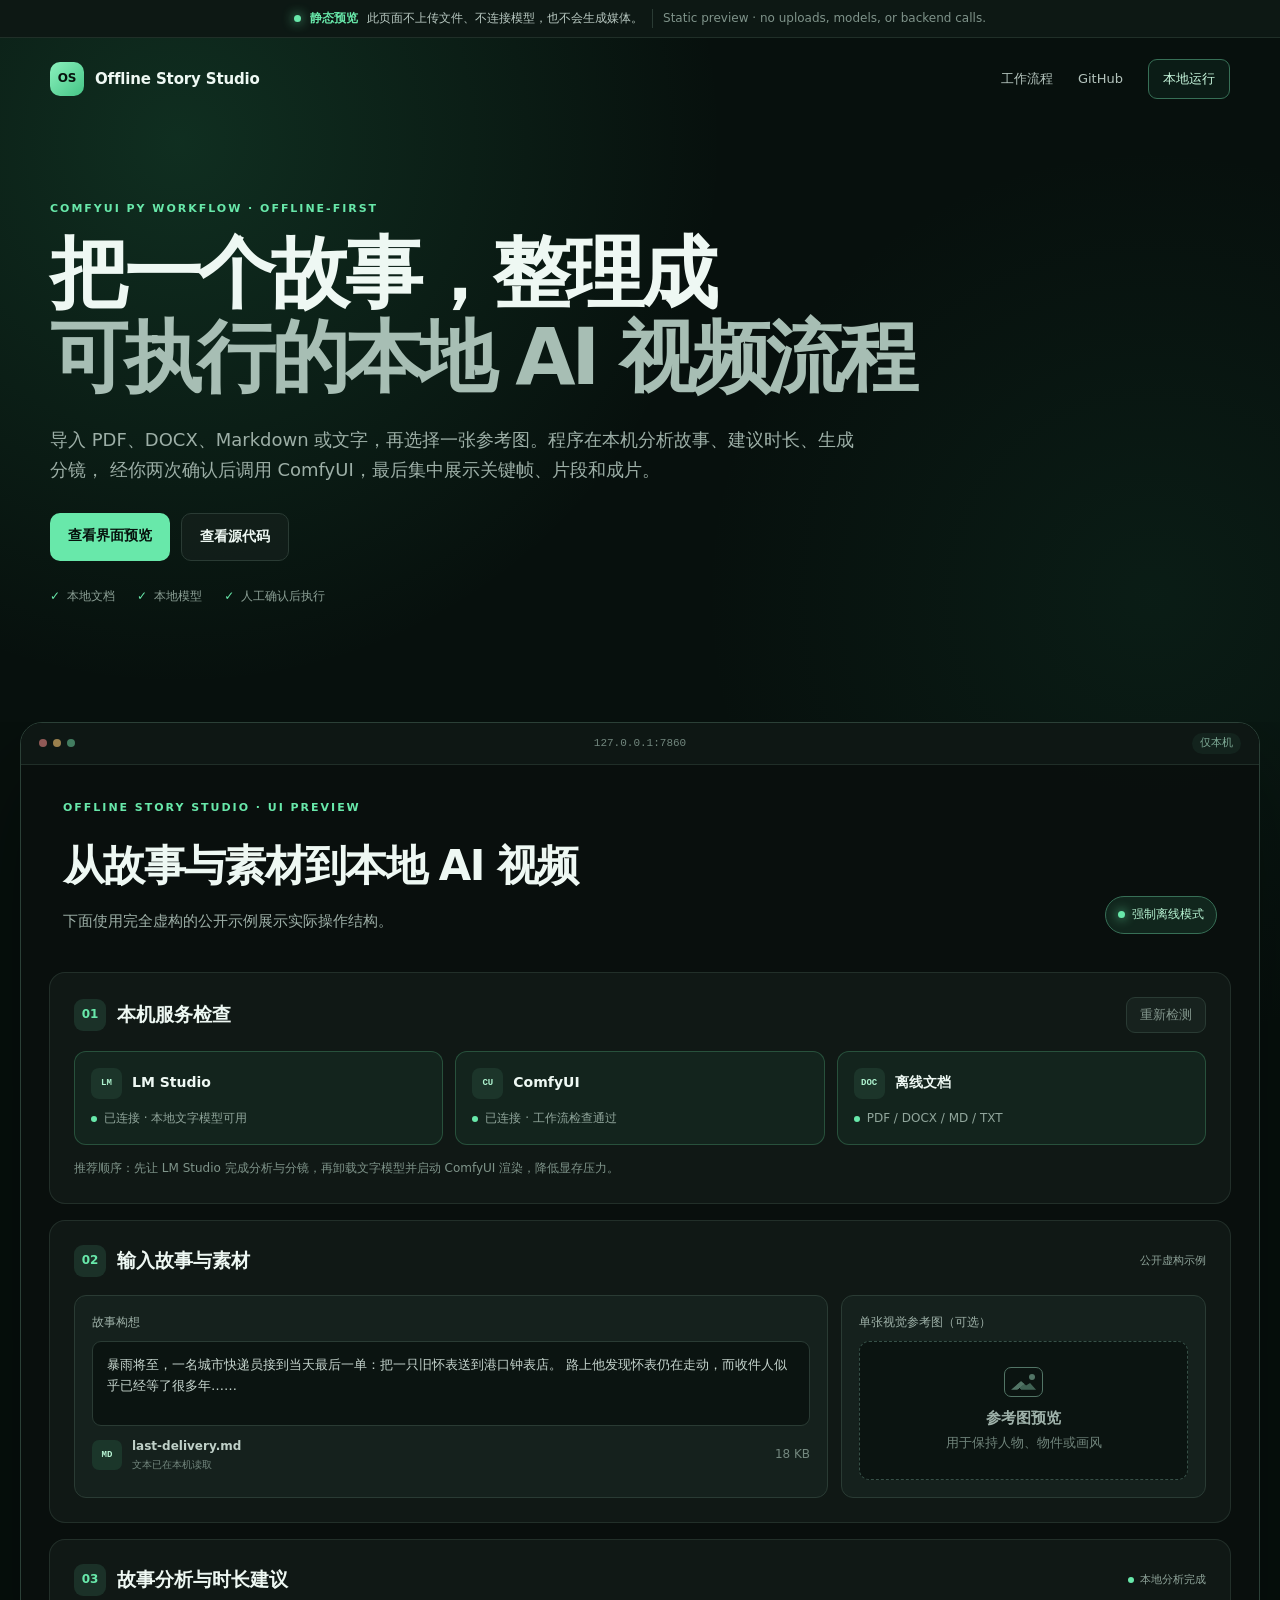
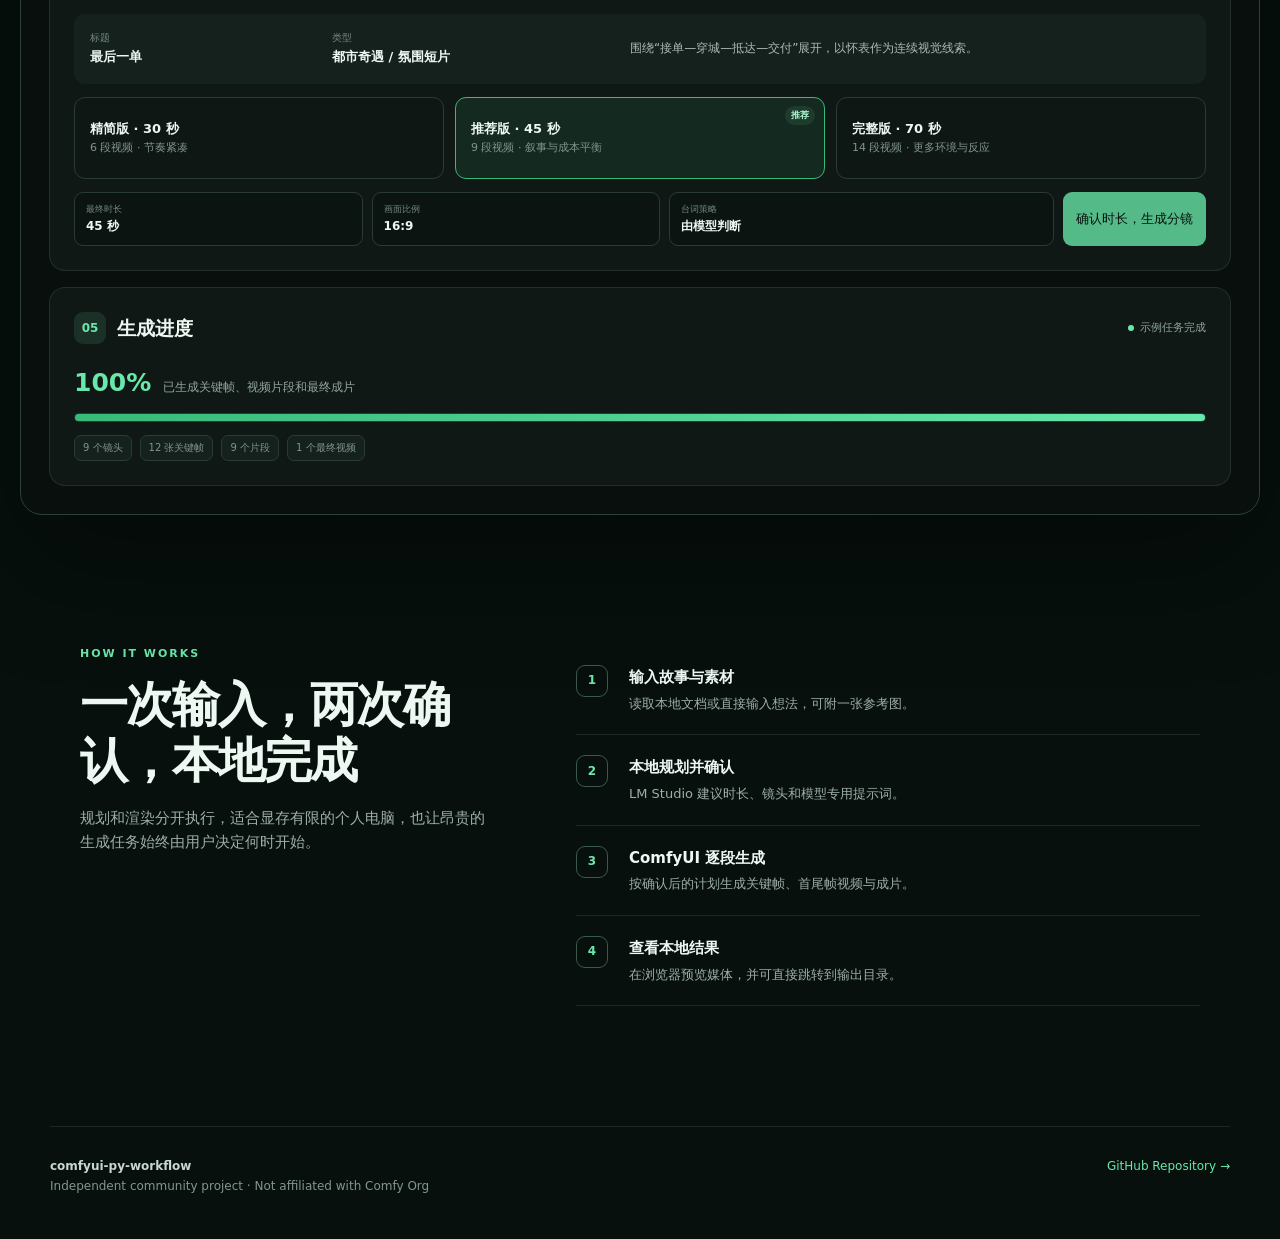
==== docs/index.html @ da539b7d "docs: add UI preview and GitHub Pages" ====
<!doctype html>
<html lang="zh-CN">
<head>
  <meta charset="utf-8">
  <meta name="viewport" content="width=device-width, initial-scale=1">
  <meta name="description" content="comfyui-py-workflow Offline Story Studio 的安全静态界面预览。">
  <title>Offline Story Studio · UI Preview</title>
  <link rel="stylesheet" href="style.css">
</head>
<body>
  <div class="preview-notice">
    <span class="preview-dot" aria-hidden="true"></span>
    <strong>静态预览</strong>
    <span>此页面不上传文件、不连接模型，也不会生成媒体。</span>
    <span class="notice-en">Static preview · no uploads, models, or backend calls.</span>
  </div>

  <header class="hero">
    <nav aria-label="项目链接">
      <a class="brand" href="#top" aria-label="Offline Story Studio 首页">
        <span class="brand-mark">OS</span>
        <span>Offline Story Studio</span>
      </a>
      <div class="nav-links">
        <a href="#workflow">工作流程</a>
        <a href="https://github.com/marsguo2049/comfyui-py-workflow">GitHub</a>
        <a class="nav-primary" href="https://github.com/marsguo2049/comfyui-py-workflow#quick-start">本地运行</a>
      </div>
    </nav>

    <div class="hero-copy" id="top">
      <p class="eyebrow">COMFYUI PY WORKFLOW · OFFLINE-FIRST</p>
      <h1>把一个故事，整理成<br><span>可执行的本地 AI 视频流程</span></h1>
      <p class="hero-description">
        导入 PDF、DOCX、Markdown 或文字，再选择一张参考图。程序在本机分析故事、建议时长、生成分镜，
        经你两次确认后调用 ComfyUI，最后集中展示关键帧、片段和成片。
      </p>
      <div class="hero-actions">
        <a class="button primary" href="#studio">查看界面预览</a>
        <a class="button secondary" href="https://github.com/marsguo2049/comfyui-py-workflow">查看源代码</a>
      </div>
      <ul class="trust-list" aria-label="项目特点">
        <li>本地文档</li>
        <li>本地模型</li>
        <li>人工确认后执行</li>
      </ul>
    </div>
  </header>

  <main id="studio">
    <section class="studio-shell" aria-labelledby="studio-title">
      <div class="window-bar">
        <div class="window-dots" aria-hidden="true"><i></i><i></i><i></i></div>
        <span>127.0.0.1:7860</span>
        <span class="local-pill">仅本机</span>
      </div>

      <div class="studio-header">
        <div>
          <p class="eyebrow">OFFLINE STORY STUDIO · UI PREVIEW</p>
          <h2 id="studio-title">从故事与素材到本地 AI 视频</h2>
          <p>下面使用完全虚构的公开示例展示实际操作结构。</p>
        </div>
        <div class="offline-badge"><span></span>强制离线模式</div>
      </div>

      <section class="panel">
        <div class="section-heading">
          <div><span class="step">01</span><h3>本机服务检查</h3></div>
          <button type="button" disabled>重新检测</button>
        </div>
        <div class="service-grid">
          <article class="service-card ok">
            <div><span class="service-icon">LM</span><strong>LM Studio</strong></div>
            <p><span class="status-dot"></span>已连接 · 本地文字模型可用</p>
          </article>
          <article class="service-card ok">
            <div><span class="service-icon">CU</span><strong>ComfyUI</strong></div>
            <p><span class="status-dot"></span>已连接 · 工作流检查通过</p>
          </article>
          <article class="service-card ok">
            <div><span class="service-icon">DOC</span><strong>离线文档</strong></div>
            <p><span class="status-dot"></span>PDF / DOCX / MD / TXT</p>
          </article>
        </div>
        <p class="hint">推荐顺序：先让 LM Studio 完成分析与分镜，再卸载文字模型并启动 ComfyUI 渲染，降低显存压力。</p>
      </section>

      <section class="panel">
        <div class="section-heading">
          <div><span class="step">02</span><h3>输入故事与素材</h3></div>
          <span class="sample-label">公开虚构示例</span>
        </div>
        <div class="input-grid">
          <div class="story-card">
            <label for="story-preview">故事构想</label>
            <div id="story-preview" class="story-preview" role="textbox" aria-readonly="true">
              暴雨将至，一名城市快递员接到当天最后一单：把一只旧怀表送到港口钟表店。
              路上他发现怀表仍在走动，而收件人似乎已经等了很多年……
            </div>
            <div class="file-row"><span class="file-icon">MD</span><span><strong>last-delivery.md</strong><small>文本已在本机读取</small></span><em>18 KB</em></div>
          </div>
          <div class="reference-card">
            <p class="field-label">单张视觉参考图（可选）</p>
            <div class="reference-placeholder" aria-label="参考图占位预览">
              <div class="photo-glyph"><span></span></div>
              <strong>参考图预览</strong>
              <small>用于保持人物、物件或画风</small>
            </div>
          </div>
        </div>
      </section>

      <section class="panel analysis-panel">
        <div class="section-heading">
          <div><span class="step">03</span><h3>故事分析与时长建议</h3></div>
          <span class="complete"><i></i>本地分析完成</span>
        </div>
        <div class="analysis-summary">
          <div><span>标题</span><strong>最后一单</strong></div>
          <div><span>类型</span><strong>都市奇遇 / 氛围短片</strong></div>
          <p>围绕“接单—穿城—抵达—交付”展开，以怀表作为连续视觉线索。</p>
        </div>
        <div class="duration-grid">
          <article><strong>精简版 · 30 秒</strong><span>6 段视频 · 节奏紧凑</span></article>
          <article class="selected"><b>推荐</b><strong>推荐版 · 45 秒</strong><span>9 段视频 · 叙事与成本平衡</span></article>
          <article><strong>完整版 · 70 秒</strong><span>14 段视频 · 更多环境与反应</span></article>
        </div>
        <div class="settings-row">
          <div><span>最终时长</span><strong>45 秒</strong></div>
          <div><span>画面比例</span><strong>16:9</strong></div>
          <div><span>台词策略</span><strong>由模型判断</strong></div>
          <button type="button" disabled>确认时长，生成分镜</button>
        </div>
      </section>

      <section class="panel progress-panel">
        <div class="section-heading">
          <div><span class="step">05</span><h3>生成进度</h3></div>
          <span class="complete"><i></i>示例任务完成</span>
        </div>
        <div class="progress-copy"><strong>100%</strong><span>已生成关键帧、视频片段和最终成片</span></div>
        <div class="progress-track"><i></i></div>
        <div class="metric-row"><span>9 个镜头</span><span>12 张关键帧</span><span>9 个片段</span><span>1 个最终视频</span></div>
      </section>
    </section>

    <section class="workflow" id="workflow">
      <div class="section-intro">
        <p class="eyebrow">HOW IT WORKS</p>
        <h2>一次输入，两次确认，本地完成</h2>
        <p>规划和渲染分开执行，适合显存有限的个人电脑，也让昂贵的生成任务始终由用户决定何时开始。</p>
      </div>
      <ol class="workflow-list">
        <li><span>1</span><div><strong>输入故事与素材</strong><p>读取本地文档或直接输入想法，可附一张参考图。</p></div></li>
        <li><span>2</span><div><strong>本地规划并确认</strong><p>LM Studio 建议时长、镜头和模型专用提示词。</p></div></li>
        <li><span>3</span><div><strong>ComfyUI 逐段生成</strong><p>按确认后的计划生成关键帧、首尾帧视频与成片。</p></div></li>
        <li><span>4</span><div><strong>查看本地结果</strong><p>在浏览器预览媒体，并可直接跳转到输出目录。</p></div></li>
      </ol>
    </section>
  </main>

  <footer>
    <div><strong>comfyui-py-workflow</strong><span>Independent community project · Not affiliated with Comfy Org</span></div>
    <a href="https://github.com/marsguo2049/comfyui-py-workflow">GitHub Repository →</a>
  </footer>
  <script>
    if (new URLSearchParams(window.location.search).has("capture")) {
      document.body.classList.add("capture");
    }
  </script>
</body>
</html>
---- docs/style.css ----
:root {
  color-scheme: dark;
  --bg: #07100d;
  --surface: #101916;
  --surface-2: #15211d;
  --surface-3: #0b1411;
  --line: #2a3b34;
  --line-soft: rgba(117, 150, 136, .18);
  --text: #eef8f3;
  --muted: #9dafA7;
  --accent: #68e8aa;
  --accent-deep: #37b978;
  --warning: #ffc56a;
}

* { box-sizing: border-box; }
html { scroll-behavior: auto; }
body {
  margin: 0;
  min-width: 320px;
  background:
    radial-gradient(circle at 14% 5%, rgba(55, 185, 120, .18), transparent 34rem),
    radial-gradient(circle at 90% 21%, rgba(33, 119, 83, .12), transparent 28rem),
    var(--bg);
  color: var(--text);
  font: 15px/1.65 Inter, ui-sans-serif, system-ui, -apple-system, "Segoe UI", "Microsoft YaHei", sans-serif;
}

a { color: inherit; }
button, a { -webkit-tap-highlight-color: transparent; }

.preview-notice {
  min-height: 38px;
  padding: 8px 22px;
  display: flex;
  align-items: center;
  justify-content: center;
  gap: 9px;
  color: #b8c8c1;
  background: #0d1814;
  border-bottom: 1px solid var(--line-soft);
  font-size: 12px;
}
.preview-notice strong { color: var(--accent); }
.preview-dot { width: 7px; height: 7px; border-radius: 50%; background: var(--accent); box-shadow: 0 0 12px var(--accent); }
.notice-en { padding-left: 10px; border-left: 1px solid var(--line); color: #7f938a; }

.hero { width: min(1180px, calc(100% - 40px)); margin: auto; padding-bottom: 84px; }
nav { min-height: 82px; display: flex; justify-content: space-between; align-items: center; gap: 24px; }
.brand { display: flex; align-items: center; gap: 11px; text-decoration: none; font-weight: 750; letter-spacing: -.01em; }
.brand-mark { width: 34px; height: 34px; display: grid; place-items: center; border-radius: 10px; color: #07120d; background: linear-gradient(135deg, #8bf1bd, #45c486); font-size: 12px; font-weight: 900; }
.nav-links { display: flex; align-items: center; gap: 25px; }
.nav-links a { color: #b4c4bd; text-decoration: none; font-size: 13px; }
.nav-links a:hover { color: var(--text); }
.nav-links .nav-primary { padding: 8px 14px; border: 1px solid #376f56; border-radius: 9px; color: #c9f9df; background: rgba(56, 142, 99, .1); }

.hero-copy { max-width: 930px; padding: 80px 0 32px; }
.eyebrow { margin: 0 0 14px; color: var(--accent); font-size: 11px; font-weight: 800; letter-spacing: .18em; }
h1, h2, h3, p { margin-top: 0; }
h1 { margin-bottom: 26px; font-size: clamp(44px, 7vw, 78px); line-height: 1.07; letter-spacing: -.055em; }
h1 span { color: #a7beb4; }
.hero-description { max-width: 810px; margin-bottom: 29px; color: var(--muted); font-size: 18px; }
.hero-actions { display: flex; flex-wrap: wrap; gap: 11px; }
.button { padding: 11px 18px; border-radius: 10px; text-decoration: none; font-size: 14px; font-weight: 750; }
.button.primary { color: #06110c; background: var(--accent); }
.button.secondary { border: 1px solid var(--line); background: rgba(21, 33, 29, .72); }
.trust-list { margin: 26px 0 0; padding: 0; display: flex; flex-wrap: wrap; gap: 22px; list-style: none; color: #8ca096; font-size: 12px; }
.trust-list li::before { content: "✓"; margin-right: 7px; color: var(--accent); font-weight: 800; }

main { overflow: hidden; }
.studio-shell { width: min(1240px, calc(100% - 40px)); margin: 0 auto; border: 1px solid #2b4037; border-radius: 22px; background: rgba(10, 16, 14, .96); box-shadow: 0 42px 120px rgba(0, 0, 0, .43); overflow: hidden; }
.window-bar { height: 42px; padding: 0 18px; display: grid; grid-template-columns: 1fr auto 1fr; align-items: center; border-bottom: 1px solid var(--line-soft); background: #0e1714; color: #71867d; font: 11px/1 ui-monospace, SFMono-Regular, Consolas, monospace; }
.window-dots { display: flex; gap: 6px; }
.window-dots i { width: 8px; height: 8px; border-radius: 50%; background: #345046; }
.window-dots i:first-child { background: #915a57; }
.window-dots i:nth-child(2) { background: #9a804d; }
.window-dots i:last-child { background: #427d60; }
.local-pill { justify-self: end; padding: 5px 8px; border-radius: 999px; color: #7eaa96; background: #13231d; }

.studio-header { padding: 34px 42px 22px; display: flex; align-items: end; justify-content: space-between; gap: 24px; }
.studio-header h2 { margin-bottom: 8px; font-size: clamp(28px, 4vw, 42px); letter-spacing: -.04em; }
.studio-header p:last-child { margin-bottom: 0; color: var(--muted); }
.offline-badge { padding: 8px 12px; border: 1px solid #376f56; border-radius: 999px; color: #b7f4d3; background: #11261d; white-space: nowrap; font-size: 12px; }
.offline-badge span { display: inline-block; width: 7px; height: 7px; margin-right: 7px; border-radius: 50%; background: var(--accent); box-shadow: 0 0 11px var(--accent); }

.panel { margin: 16px 28px; padding: 24px; border: 1px solid var(--line-soft); border-radius: 16px; background: rgba(17, 26, 23, .95); }
.panel:last-child { margin-bottom: 28px; }
.section-heading { margin-bottom: 18px; display: flex; align-items: center; justify-content: space-between; gap: 16px; }
.section-heading > div { display: flex; align-items: center; gap: 11px; }
.section-heading h3 { margin: 0; font-size: 19px; }
.step { width: 32px; height: 32px; display: grid; place-items: center; border-radius: 9px; color: var(--accent); background: #1b3128; font-size: 12px; font-weight: 850; }
button { padding: 8px 13px; border: 1px solid var(--line); border-radius: 9px; color: #83968d; background: #17221e; font: 700 12px/1.2 inherit; }

.service-grid { display: grid; grid-template-columns: repeat(3, 1fr); gap: 12px; }
.service-card { padding: 16px; border: 1px solid var(--line); border-radius: 12px; background: var(--surface-2); }
.service-card > div { display: flex; align-items: center; gap: 10px; }
.service-card strong { font-size: 14px; }
.service-card p { margin: 10px 0 0; color: #91a69c; font-size: 12px; }
.service-card.ok { border-color: rgba(79, 168, 121, .34); background: #13241d; }
.service-icon { width: 31px; height: 31px; display: grid; place-items: center; border-radius: 8px; color: #aef3cf; background: #1c352a; font: 800 9px/1 ui-monospace, monospace; }
.status-dot { display: inline-block; width: 6px; height: 6px; margin-right: 7px; border-radius: 50%; background: var(--accent); }
.hint { margin: 14px 0 0; color: #7f948a; font-size: 12px; }

.sample-label, .complete { color: #8fa49a; font-size: 11px; }
.complete i { display: inline-block; width: 6px; height: 6px; margin-right: 6px; border-radius: 50%; background: var(--accent); }
.input-grid { display: grid; grid-template-columns: 1.55fr .75fr; gap: 13px; }
.story-card, .reference-card { padding: 17px; border: 1px solid var(--line); border-radius: 12px; background: var(--surface-2); }
label, .field-label { display: block; margin-bottom: 8px; color: #9fb2a9; font-size: 12px; }
.story-preview { min-height: 85px; padding: 12px 14px; border: 1px solid #2a3b34; border-radius: 9px; color: #c6d5ce; background: var(--surface-3); font-size: 13px; }
.file-row { margin-top: 11px; display: grid; grid-template-columns: auto 1fr auto; align-items: center; gap: 10px; color: #bfd0c8; font-size: 12px; }
.file-row small { display: block; color: #73877e; }
.file-row em { color: #73877e; font-style: normal; }
.file-icon { width: 30px; height: 30px; display: grid; place-items: center; border-radius: 7px; color: #b7f5d4; background: #1b362a; font: 800 9px/1 ui-monospace, monospace; }
.reference-placeholder { min-height: 139px; display: grid; place-items: center; align-content: center; border: 1px dashed #365047; border-radius: 10px; color: #9fb2aa; background: var(--surface-3); text-align: center; }
.reference-placeholder small { margin-top: 3px; color: #70847b; }
.photo-glyph { width: 39px; height: 30px; margin-bottom: 9px; position: relative; border: 1px solid #527566; border-radius: 7px; }
.photo-glyph::before { content: ""; position: absolute; right: 7px; top: 6px; width: 6px; height: 6px; border-radius: 50%; background: #527566; }
.photo-glyph span { position: absolute; left: 6px; right: 6px; bottom: 6px; height: 10px; background: linear-gradient(140deg, transparent 20%, #527566 21% 48%, transparent 49%), linear-gradient(40deg, transparent 29%, #3f6253 30%); clip-path: polygon(0 100%, 40% 15%, 60% 58%, 76% 32%, 100% 100%); }

.analysis-summary { padding: 16px; display: grid; grid-template-columns: .8fr 1fr 2fr; gap: 18px; align-items: center; border-radius: 11px; background: var(--surface-2); }
.analysis-summary div { display: grid; }
.analysis-summary span { color: #73877e; font-size: 10px; }
.analysis-summary strong { font-size: 13px; }
.analysis-summary p { margin: 0; color: #a9bbb3; font-size: 12px; }
.duration-grid { margin: 13px 0; display: grid; grid-template-columns: repeat(3, 1fr); gap: 11px; }
.duration-grid article { min-height: 82px; padding: 15px; position: relative; display: grid; align-content: center; border: 1px solid var(--line); border-radius: 11px; background: #0e1714; }
.duration-grid article.selected { border-color: var(--accent-deep); background: #14291f; }
.duration-grid strong { font-size: 13px; }
.duration-grid span { color: #81958b; font-size: 11px; }
.duration-grid b { position: absolute; right: 9px; top: 8px; padding: 2px 6px; border-radius: 999px; color: #aef3cf; background: #1e3b2e; font-size: 9px; }
.settings-row { display: grid; grid-template-columns: .75fr .75fr 1fr auto; gap: 9px; }
.settings-row > div { padding: 9px 11px; display: grid; border: 1px solid var(--line); border-radius: 9px; background: var(--surface-3); }
.settings-row span { color: #74887f; font-size: 9px; }
.settings-row strong { font-size: 12px; }
.settings-row button { color: #07110d; border: 0; background: var(--accent); opacity: .78; }

.progress-copy { display: flex; align-items: baseline; gap: 12px; }
.progress-copy strong { color: var(--accent); font-size: 25px; }
.progress-copy span { color: #91a59b; font-size: 12px; }
.progress-track { height: 9px; margin: 9px 0 13px; overflow: hidden; border: 1px solid var(--line); border-radius: 999px; background: #080f0c; }
.progress-track i { display: block; width: 100%; height: 100%; background: linear-gradient(90deg, var(--accent-deep), var(--accent)); }
.metric-row { display: flex; flex-wrap: wrap; gap: 8px; }
.metric-row span { padding: 4px 8px; border: 1px solid var(--line); border-radius: 7px; color: #81958b; background: var(--surface-2); font-size: 10px; }

.workflow { width: min(1120px, calc(100% - 40px)); margin: 130px auto 120px; display: grid; grid-template-columns: .8fr 1.2fr; gap: 80px; }
.section-intro h2 { margin-bottom: 18px; font-size: clamp(32px, 4vw, 48px); line-height: 1.15; letter-spacing: -.04em; }
.section-intro > p:last-child { color: var(--muted); }
.workflow-list { margin: 0; padding: 0; list-style: none; }
.workflow-list li { padding: 20px 0; display: grid; grid-template-columns: 38px 1fr; gap: 15px; border-bottom: 1px solid var(--line-soft); }
.workflow-list li > span { width: 32px; height: 32px; display: grid; place-items: center; border: 1px solid #3a594c; border-radius: 9px; color: var(--accent); font-size: 12px; font-weight: 800; }
.workflow-list strong { font-size: 15px; }
.workflow-list p { margin: 3px 0 0; color: var(--muted); font-size: 13px; }

footer { width: min(1180px, calc(100% - 40px)); margin: auto; padding: 30px 0 42px; display: flex; justify-content: space-between; gap: 24px; border-top: 1px solid var(--line-soft); color: #82978d; font-size: 12px; }
footer div { display: grid; }
footer strong { color: #c8d7d0; }
footer a { color: var(--accent); text-decoration: none; }

body.capture { padding: 20px 0; background: #07100d; }
body.capture .preview-notice,
body.capture .hero,
body.capture .workflow,
body.capture footer { display: none; }
body.capture .studio-shell { margin: 0 auto; }

@media (max-width: 820px) {
  .notice-en, .nav-links > a:not(.nav-primary) { display: none; }
  .hero { padding-bottom: 48px; }
  .hero-copy { padding-top: 42px; }
  h1 { font-size: clamp(39px, 12vw, 62px); }
  .studio-header { padding: 26px 22px 12px; align-items: start; flex-direction: column; }
  .panel { margin: 12px; padding: 17px; }
  .service-grid, .input-grid, .duration-grid, .analysis-summary, .settings-row { grid-template-columns: 1fr; }
  .workflow { margin: 80px auto; grid-template-columns: 1fr; gap: 25px; }
  footer { flex-direction: column; }
}

@media (prefers-reduced-motion: no-preference) {
  .studio-shell { animation: rise .7s ease-out both; }
  @keyframes rise { from { opacity: 0; transform: translateY(18px); } }
}
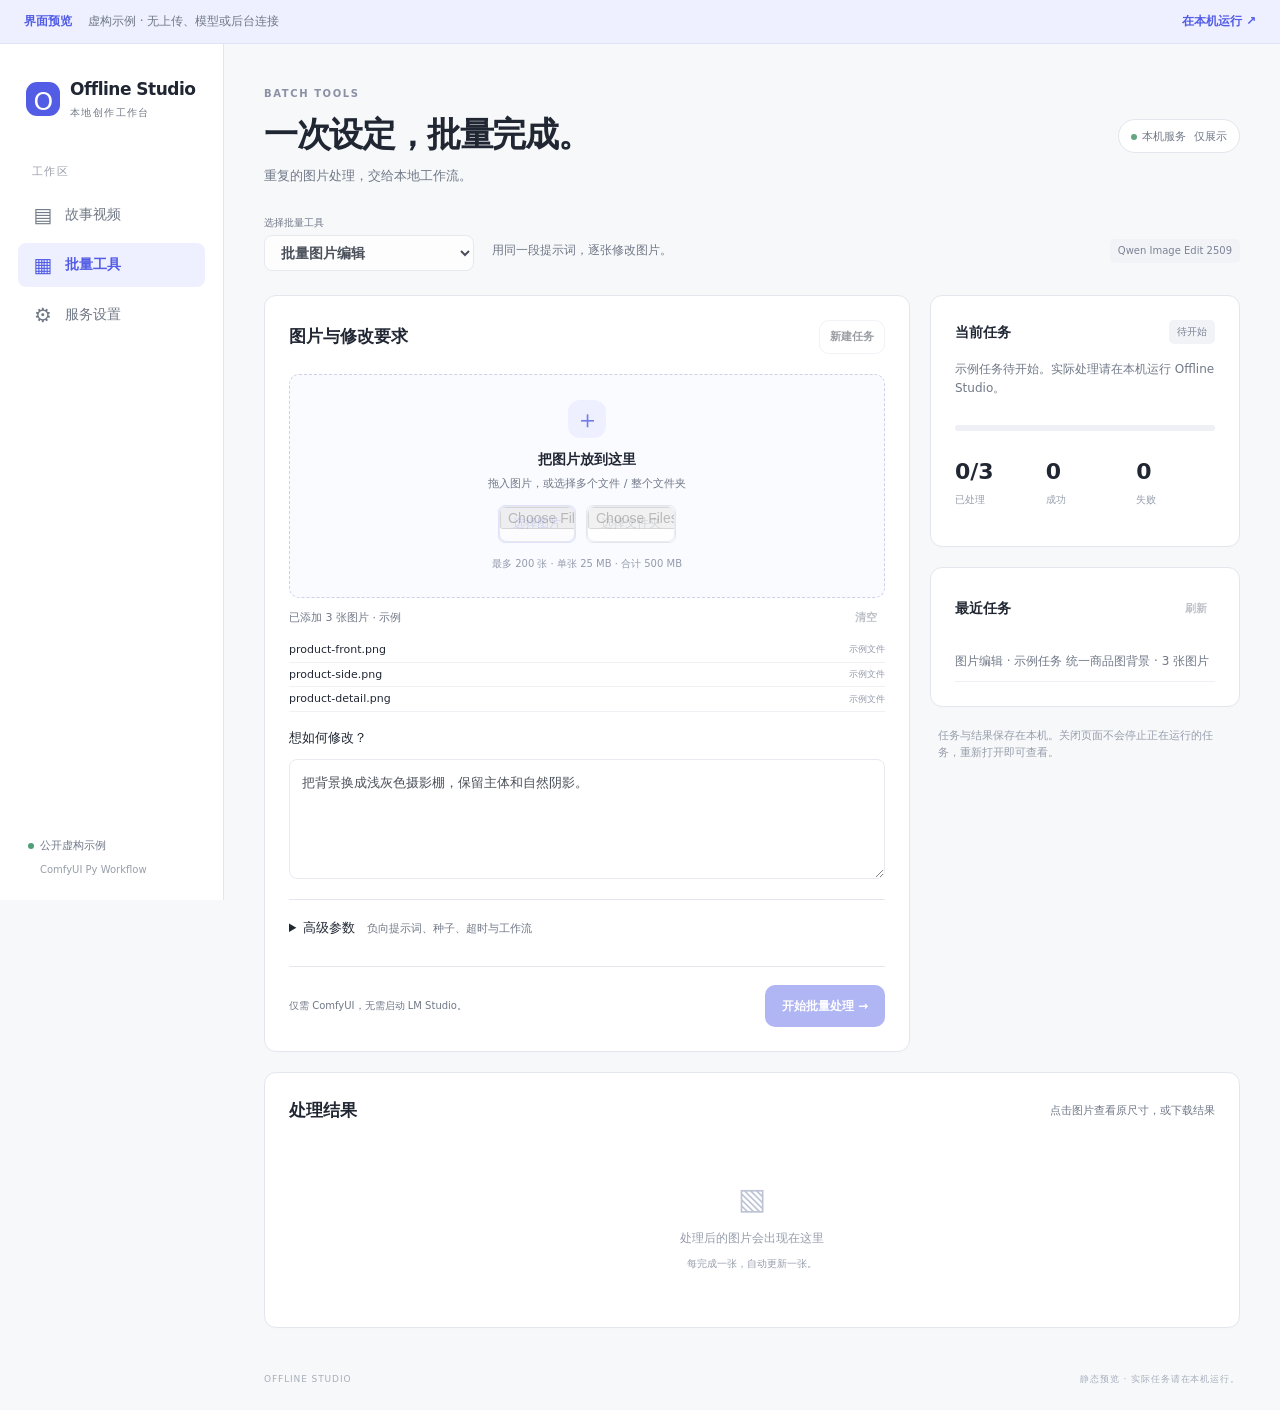
==== commit ef60f51b: "Refresh README and public preview for unified Offline Studio Replace the old dark preview with the c" ====
--- a/docs/index.html
+++ b/docs/index.html
@@ -1,173 +1,206 @@
 <!doctype html>
+<!-- Generated by scripts/build_ui_preview.py; edit the local UI or preview sources. -->
 <html lang="zh-CN">
 <head>
   <meta charset="utf-8">
   <meta name="viewport" content="width=device-width, initial-scale=1">
-  <meta name="description" content="comfyui-py-workflow Offline Story Studio 的安全静态界面预览。">
-  <title>Offline Story Studio · UI Preview</title>
+  <title>Offline Studio · 界面预览</title>
+  <meta name="description" content="Offline Studio 统一工作台预览：故事视频、批量图片编辑与本机服务设置。使用虚构示例，无上传或模型请求。">
+  <meta http-equiv="Content-Security-Policy" content="default-src 'none'; script-src 'self'; style-src 'self'; img-src 'self' data:; connect-src 'none'; form-action 'none'; base-uri 'none'">
   <link rel="stylesheet" href="style.css">
+  <link rel="stylesheet" href="preview.css">
 </head>
 <body>
-  <div class="preview-notice">
-    <span class="preview-dot" aria-hidden="true"></span>
-    <strong>静态预览</strong>
-    <span>此页面不上传文件、不连接模型，也不会生成媒体。</span>
-    <span class="notice-en">Static preview · no uploads, models, or backend calls.</span>
+  <div class="preview-notice"><strong>界面预览</strong><span>虚构示例 · 无上传、模型或后台连接</span><a href="https://github.com/marsguo2049/comfyui-py-workflow#quick-start">在本机运行 ↗</a></div>
+  <noscript><p class="no-script">请启用 JavaScript 切换工作区。下面展示故事视频界面；真正处理任务请在本机运行项目。</p></noscript>
+  <aside class="sidebar">
+    <a class="brand" href="#story"><span class="brand-mark">O</span><span>Offline Studio<small>本地创作工作台</small></span></a>
+    <p class="nav-caption">工作区</p>
+    <nav aria-label="工作区">
+      <button class="nav-item active" data-view="story" aria-current="page"><span aria-hidden="true">▤</span>故事视频</button>
+      <button class="nav-item" data-view="batch"><span aria-hidden="true">▦</span>批量工具</button>
+      <button class="nav-item" data-view="settings"><span aria-hidden="true">⚙</span>服务设置</button>
+    </nav>
+    <div class="sidebar-footer"><span class="local-dot"></span>公开虚构示例<small>ComfyUI Py Workflow</small></div>
+  </aside>
+  <div class="workspace">
+  <header class="topbar">
+    <div>
+      <p class="eyebrow" id="view-eyebrow">STORY TO VIDEO</p>
+      <h1 id="view-title">把故事，变成画面。</h1>
+      <p class="subtitle" id="view-subtitle">从一个想法开始，在本机完成分镜与视频。</p>
+    </div>
+    <button class="offline-badge" id="go-settings"><span></span>本机服务 <span id="service-summary">仅展示</span></button>
+  </header>
+
+  <main>
+    <div id="view-settings" class="hidden">
+    <section class="panel" id="services-panel">
+      <div class="section-heading">
+        <div><h2>连接本机服务</h2></div>
+        <button disabled class="secondary" id="refresh-services">重新检测</button>
+      </div>
+      <div class="service-settings">
+        <label>LM Studio 地址<input disabled id="lm-url" value="http://127.0.0.1:1234/v1"></label>
+        <label>ComfyUI 地址<input disabled id="comfy-url" value="http://127.0.0.1:8188"></label>
+        <label>本地文字模型<select disabled id="lm-model"><option value="">等待检测</option></select></label>
+      </div>
+      <div class="status-grid">
+        <article class="status-card" id="lm-status"><strong>LM Studio</strong><p>尚未检测</p></article>
+        <article class="status-card" id="comfy-status"><strong>ComfyUI</strong><p>尚未检测</p></article>
+        <article class="status-card" id="ocr-status"><strong>离线文档</strong><p>尚未检测</p></article>
+      </div>
+      <p class="hint">推荐顺序：先用 LM Studio 分析并生成分镜，自动卸载文字模型后，再让 ComfyUI 开始生成。</p>
+    </section>
+    </div>
+    <div id="view-story">
+    <div class="workflow-strip"><span class="active">1　输入故事</span><span>2　分析与分镜</span><span>3　生成与导出</span></div>
+    <section class="panel">
+      <div class="section-heading"><div><h2>开始一个故事</h2></div><span class="hint">文档或文字，任选一种</span></div>
+      <div class="two-columns">
+        <div class="input-card">
+          <h3>上传本地文档</h3>
+          <p>PDF、DOCX、Markdown 或 TXT</p>
+          <input disabled type="file" id="story-file" accept=".pdf,.docx,.md,.markdown,.txt">
+          <button disabled id="upload-story">创建本地项目</button>
+        </div>
+        <div class="input-card">
+          <h3>直接输入想法</h3>
+          <textarea disabled id="story-text" rows="7" placeholder="例如：一名信使在暴雨夜穿过城市，把一封信交给多年未见的人……"></textarea>
+          <button disabled id="create-text">用这段文字创建项目</button>
+        </div>
+      </div>
+      <details class="reference-details"><summary>视觉参考图 <span class="hint">可选 · 保持人物与画风一致</span></summary>
+      <div class="input-card reference-card">
+        <div>
+          <h3>单张视觉参考图（可选）</h3>
+          <p>支持 PNG、JPG/JPEG 和 WebP。图片只保存在项目目录中；生成新场景时由 Qwen Image Edit 直接读取，用来保持人物、服装、物件或画风。</p>
+          <input disabled type="file" id="reference-image" accept="image/png,image/jpeg,image/webp,.png,.jpg,.jpeg,.webp">
+          <button disabled class="secondary" id="attach-reference">添加或替换当前项目的参考图</button>
+        </div>
+        <div class="reference-preview-shell">
+          <img id="reference-preview" class="hidden" alt="当前参考图">
+          <p id="reference-status" class="hint">尚未选择参考图；不上传时保持原来的纯文字生成方式。</p>
+        </div>
+      </div>
+      </details>
+      <div class="project-picker">
+        <label>当前本地项目<select disabled id="project-select"><option value="">尚未创建项目</option></select></label>
+        <span id="project-path"></span>
+      </div>
+    </section>
+
+    <section class="panel hidden" id="analysis-panel">
+      <div class="section-heading"><div><span class="step">03</span><h2>故事分析与时长建议</h2></div></div>
+      <div id="workflow-error" class="warnings hidden"></div>
+      <div id="analysis-empty" class="empty-state">
+        <p>LM Studio 将在本机读取故事，提取关键事件并推荐三个视频长度；参考图不会发送到云端。</p>
+        <button disabled id="analyze-story">开始本地分析</button>
+      </div>
+      <div id="analysis-result" class="hidden">
+        <div class="analysis-summary">
+          <div><span>标题</span><strong id="analysis-title"></strong></div>
+          <div><span>类型</span><strong id="analysis-genre"></strong></div>
+          <p id="analysis-synopsis"></p>
+          <p class="reason" id="analysis-reason"></p>
+        </div>
+        <div id="duration-options" class="duration-grid"></div>
+        <div class="planning-settings">
+          <label>最终时长（秒）<input disabled id="duration-seconds" type="number" min="15" max="180" step="5"></label>
+          <label>画面比例<select disabled id="aspect-ratio"><option>16:9</option><option>9:16</option><option>1:1</option><option>4:3</option><option>3:4</option><option>21:9</option></select></label>
+          <label>台词策略
+            <select disabled id="dialogue-mode">
+              <option value="auto">由模型判断（推荐）</option>
+              <option value="none">不要台词或旁白</option>
+              <option value="dialogue">需要台词或旁白</option>
+            </select>
+          </label>
+          <label class="wide">补充画风要求<input disabled id="visual-style" placeholder="留空则由本地模型根据故事选择"></label>
+        </div>
+        <div class="button-row">
+          <button disabled class="secondary" id="reanalyze-story">重新分析文档</button>
+          <button disabled id="create-plan">确认时长，生成详细分镜</button>
+        </div>
+      </div>
+    </section>
+
+    <section class="panel hidden" id="plan-panel">
+      <div class="section-heading"><div><span class="step">04</span><h2>确认详细分镜</h2></div></div>
+      <p class="hint">这里包含 Z-Image、Qwen Image Edit 和 H3 的全部提示词。若项目有参考图，每个独立新场景会从参考图生成起始帧；H3 台词必须使用 &lt;d&gt;[语言] 原文&lt;/d&gt;。</p>
+      <textarea disabled id="plan-editor" class="code-editor" rows="24" spellcheck="false"></textarea>
+      <div class="button-row">
+        <button disabled class="secondary" id="save-plan">保存并校验修改</button>
+        <button disabled id="start-generation">第二次确认：开始生成</button>
+        <button disabled class="danger hidden" id="cancel-generation">当前步骤后停止</button>
+      </div>
+    </section>
+
+    <section class="panel hidden" id="progress-panel">
+      <div class="section-heading"><div><span class="step">05</span><h2>生成进度</h2></div></div>
+      <div class="progress-shell"><div id="progress-bar"></div></div>
+      <div class="progress-copy">
+        <strong id="progress-percent">0%</strong>
+        <p id="progress-message">等待开始</p>
+      </div>
+      <div class="metrics" id="progress-metrics"></div>
+      <div id="warnings" class="warnings hidden"></div>
+    </section>
+
+    <section class="panel hidden" id="results-panel">
+      <div class="section-heading">
+        <div><span class="step">06</span><h2>本地结果</h2></div>
+        <button disabled class="secondary" id="open-folder">打开输出文件夹</button>
+      </div>
+      <div id="final-video"></div>
+      <h3>关键帧</h3>
+      <div id="keyframe-gallery" class="gallery"></div>
+      <h3>视频片段</h3>
+      <div id="clip-list" class="clip-list"></div>
+    </section>
+    </div>
+    <div id="view-batch" class="hidden">
+      <div class="tool-strip"><label>选择批量工具<select disabled id="batch-tool"><option value="image-edit">批量图片编辑</option></select></label><p id="batch-tool-description">用同一段提示词，逐张修改图片。</p><span class="tag">Qwen Image Edit 2509</span></div>
+      <div class="batch-layout">
+        <section class="panel batch-compose">
+          <div class="section-heading"><div><h2>图片与修改要求</h2></div><button disabled class="secondary" id="batch-new">新建任务</button></div>
+          <div id="batch-inputs">
+            <div id="batch-drop" class="drop-zone">
+              <span class="drop-icon" aria-hidden="true">＋</span><h3>把图片放到这里</h3><p>拖入图片，或选择多个文件 / 整个文件夹</p>
+              <div class="button-row"><label class="file-button">选择图片<input disabled id="batch-files" type="file" accept=".png,.jpg,.jpeg,.webp,.bmp,.gif,.tif,.tiff" multiple></label><label class="file-button secondary">选择文件夹<input disabled id="batch-folder" type="file" webkitdirectory multiple></label></div>
+              <small>最多 200 张 · 单张 25 MB · 合计 500 MB</small>
+            </div>
+            <div class="selection-heading"><span id="batch-selection-count">尚未添加图片</span><button disabled class="text-button" id="batch-clear">清空</button></div>
+            <div id="batch-selection" class="selection-list"></div>
+            <label class="prompt-label">想如何修改？<textarea disabled id="batch-prompt" rows="4" maxlength="20000" placeholder="例如：把背景换成浅灰色摄影棚，保留主体和自然阴影。所有图片都会使用这段要求。"></textarea></label>
+            <details class="advanced"><summary>高级参数 <span class="hint">负向提示词、种子、超时与工作流</span></summary><div class="advanced-fields">
+              <label>负向提示词<textarea disabled id="batch-negative" rows="2" placeholder="不希望出现的内容（可选）"></textarea></label>
+              <div class="two-columns"><label>基础种子<input disabled id="batch-seed" type="number" min="0" max="9007199254740792" value="43"></label><label>单张超时（秒）<input disabled id="batch-timeout" type="number" min="1" max="86400" value="900"></label></div>
+              <label class="checkbox-label"><input disabled id="batch-increment" type="checkbox" checked>每张图片种子 +1</label>
+              <label>自定义 API 工作流路径<input disabled id="batch-workflow" placeholder="留空使用内置 Qwen Image Edit 2509"></label>
+              <p class="hint">自定义工作流需兼容现有 Qwen 节点。输出按任务单独保存，不会覆盖原图。</p>
+            </div></details>
+          </div>
+          <div class="run-footer"><p class="hint">仅需 ComfyUI，无需启动 LM Studio。</p><button disabled id="batch-start">开始批量处理 <span aria-hidden="true">→</span></button></div>
+          <p id="batch-error" class="warnings hidden" role="alert"></p>
+        </section>
+        <aside class="batch-aside">
+          <section class="panel"><div class="section-heading"><div><h2>当前任务</h2></div><span class="tag" id="batch-status">待开始</span></div>
+            <p id="batch-message" role="status">添加图片和修改要求，开始第一批处理。</p>
+            <progress id="batch-progress" max="100" value="0" aria-label="批量任务进度"></progress>
+            <div class="batch-stats"><div><strong id="batch-completed">0/0</strong><span>已处理</span></div><div><strong id="batch-succeeded">0</strong><span>成功</span></div><div><strong id="batch-failed">0</strong><span>失败</span></div></div>
+            <div class="button-row"><button disabled class="danger hidden" id="batch-cancel">当前图片后停止</button><button disabled class="secondary hidden" id="batch-open">打开任务文件夹</button></div>
+          </section>
+          <section class="panel"><div class="section-heading"><div><h2>最近任务</h2></div><button disabled class="text-button" id="batch-refresh">刷新</button></div><div id="batch-history" class="history-list"><p class="hint">还没有批量任务</p></div></section>
+          <p class="aside-note">任务与结果保存在本机。关闭页面不会停止正在运行的任务，重新打开即可查看。</p>
+        </aside>
+      </div>
+      <section class="panel"><div class="section-heading"><div><h2>处理结果</h2></div><span class="hint">点击图片查看原尺寸，或下载结果</span></div><div id="batch-results" class="batch-results"><div class="empty-results"><span aria-hidden="true">▧</span><p>处理后的图片会出现在这里</p><small>每完成一张，自动更新一张。</small></div></div></section>
+    </div>
+  </main>
+  <footer class="page-footer">OFFLINE STUDIO <span>静态预览 · 实际任务请在本机运行。</span></footer>
   </div>
 
-  <header class="hero">
-    <nav aria-label="项目链接">
-      <a class="brand" href="#top" aria-label="Offline Story Studio 首页">
-        <span class="brand-mark">OS</span>
-        <span>Offline Story Studio</span>
-      </a>
-      <div class="nav-links">
-        <a href="#workflow">工作流程</a>
-        <a href="https://github.com/marsguo2049/comfyui-py-workflow">GitHub</a>
-        <a class="nav-primary" href="https://github.com/marsguo2049/comfyui-py-workflow#quick-start">本地运行</a>
-      </div>
-    </nav>
-
-    <div class="hero-copy" id="top">
-      <p class="eyebrow">COMFYUI PY WORKFLOW · OFFLINE-FIRST</p>
-      <h1>把一个故事，整理成<br><span>可执行的本地 AI 视频流程</span></h1>
-      <p class="hero-description">
-        导入 PDF、DOCX、Markdown 或文字，再选择一张参考图。程序在本机分析故事、建议时长、生成分镜，
-        经你两次确认后调用 ComfyUI，最后集中展示关键帧、片段和成片。
-      </p>
-      <div class="hero-actions">
-        <a class="button primary" href="#studio">查看界面预览</a>
-        <a class="button secondary" href="https://github.com/marsguo2049/comfyui-py-workflow">查看源代码</a>
-      </div>
-      <ul class="trust-list" aria-label="项目特点">
-        <li>本地文档</li>
-        <li>本地模型</li>
-        <li>人工确认后执行</li>
-      </ul>
-    </div>
-  </header>
-
-  <main id="studio">
-    <section class="studio-shell" aria-labelledby="studio-title">
-      <div class="window-bar">
-        <div class="window-dots" aria-hidden="true"><i></i><i></i><i></i></div>
-        <span>127.0.0.1:7860</span>
-        <span class="local-pill">仅本机</span>
-      </div>
-
-      <div class="studio-header">
-        <div>
-          <p class="eyebrow">OFFLINE STORY STUDIO · UI PREVIEW</p>
-          <h2 id="studio-title">从故事与素材到本地 AI 视频</h2>
-          <p>下面使用完全虚构的公开示例展示实际操作结构。</p>
-        </div>
-        <div class="offline-badge"><span></span>强制离线模式</div>
-      </div>
-
-      <section class="panel">
-        <div class="section-heading">
-          <div><span class="step">01</span><h3>本机服务检查</h3></div>
-          <button type="button" disabled>重新检测</button>
-        </div>
-        <div class="service-grid">
-          <article class="service-card ok">
-            <div><span class="service-icon">LM</span><strong>LM Studio</strong></div>
-            <p><span class="status-dot"></span>已连接 · 本地文字模型可用</p>
-          </article>
-          <article class="service-card ok">
-            <div><span class="service-icon">CU</span><strong>ComfyUI</strong></div>
-            <p><span class="status-dot"></span>已连接 · 工作流检查通过</p>
-          </article>
-          <article class="service-card ok">
-            <div><span class="service-icon">DOC</span><strong>离线文档</strong></div>
-            <p><span class="status-dot"></span>PDF / DOCX / MD / TXT</p>
-          </article>
-        </div>
-        <p class="hint">推荐顺序：先让 LM Studio 完成分析与分镜，再卸载文字模型并启动 ComfyUI 渲染，降低显存压力。</p>
-      </section>
-
-      <section class="panel">
-        <div class="section-heading">
-          <div><span class="step">02</span><h3>输入故事与素材</h3></div>
-          <span class="sample-label">公开虚构示例</span>
-        </div>
-        <div class="input-grid">
-          <div class="story-card">
-            <label for="story-preview">故事构想</label>
-            <div id="story-preview" class="story-preview" role="textbox" aria-readonly="true">
-              暴雨将至，一名城市快递员接到当天最后一单：把一只旧怀表送到港口钟表店。
-              路上他发现怀表仍在走动，而收件人似乎已经等了很多年……
-            </div>
-            <div class="file-row"><span class="file-icon">MD</span><span><strong>last-delivery.md</strong><small>文本已在本机读取</small></span><em>18 KB</em></div>
-          </div>
-          <div class="reference-card">
-            <p class="field-label">单张视觉参考图（可选）</p>
-            <div class="reference-placeholder" aria-label="参考图占位预览">
-              <div class="photo-glyph"><span></span></div>
-              <strong>参考图预览</strong>
-              <small>用于保持人物、物件或画风</small>
-            </div>
-          </div>
-        </div>
-      </section>
-
-      <section class="panel analysis-panel">
-        <div class="section-heading">
-          <div><span class="step">03</span><h3>故事分析与时长建议</h3></div>
-          <span class="complete"><i></i>本地分析完成</span>
-        </div>
-        <div class="analysis-summary">
-          <div><span>标题</span><strong>最后一单</strong></div>
-          <div><span>类型</span><strong>都市奇遇 / 氛围短片</strong></div>
-          <p>围绕“接单—穿城—抵达—交付”展开，以怀表作为连续视觉线索。</p>
-        </div>
-        <div class="duration-grid">
-          <article><strong>精简版 · 30 秒</strong><span>6 段视频 · 节奏紧凑</span></article>
-          <article class="selected"><b>推荐</b><strong>推荐版 · 45 秒</strong><span>9 段视频 · 叙事与成本平衡</span></article>
-          <article><strong>完整版 · 70 秒</strong><span>14 段视频 · 更多环境与反应</span></article>
-        </div>
-        <div class="settings-row">
-          <div><span>最终时长</span><strong>45 秒</strong></div>
-          <div><span>画面比例</span><strong>16:9</strong></div>
-          <div><span>台词策略</span><strong>由模型判断</strong></div>
-          <button type="button" disabled>确认时长，生成分镜</button>
-        </div>
-      </section>
-
-      <section class="panel progress-panel">
-        <div class="section-heading">
-          <div><span class="step">05</span><h3>生成进度</h3></div>
-          <span class="complete"><i></i>示例任务完成</span>
-        </div>
-        <div class="progress-copy"><strong>100%</strong><span>已生成关键帧、视频片段和最终成片</span></div>
-        <div class="progress-track"><i></i></div>
-        <div class="metric-row"><span>9 个镜头</span><span>12 张关键帧</span><span>9 个片段</span><span>1 个最终视频</span></div>
-      </section>
-    </section>
-
-    <section class="workflow" id="workflow">
-      <div class="section-intro">
-        <p class="eyebrow">HOW IT WORKS</p>
-        <h2>一次输入，两次确认，本地完成</h2>
-        <p>规划和渲染分开执行，适合显存有限的个人电脑，也让昂贵的生成任务始终由用户决定何时开始。</p>
-      </div>
-      <ol class="workflow-list">
-        <li><span>1</span><div><strong>输入故事与素材</strong><p>读取本地文档或直接输入想法，可附一张参考图。</p></div></li>
-        <li><span>2</span><div><strong>本地规划并确认</strong><p>LM Studio 建议时长、镜头和模型专用提示词。</p></div></li>
-        <li><span>3</span><div><strong>ComfyUI 逐段生成</strong><p>按确认后的计划生成关键帧、首尾帧视频与成片。</p></div></li>
-        <li><span>4</span><div><strong>查看本地结果</strong><p>在浏览器预览媒体，并可直接跳转到输出目录。</p></div></li>
-      </ol>
-    </section>
-  </main>
-
-  <footer>
-    <div><strong>comfyui-py-workflow</strong><span>Independent community project · Not affiliated with Comfy Org</span></div>
-    <a href="https://github.com/marsguo2049/comfyui-py-workflow">GitHub Repository →</a>
-  </footer>
-  <script>
-    if (new URLSearchParams(window.location.search).has("capture")) {
-      document.body.classList.add("capture");
-    }
-  </script>
+  <div id="toast" role="status"></div>
+  <script src="preview.js"></script>
 </body>
 </html>
--- a/docs/style.css
+++ b/docs/style.css
@@ -1,181 +1,274 @@
 :root {
-  color-scheme: dark;
-  --bg: #07100d;
-  --surface: #101916;
-  --surface-2: #15211d;
-  --surface-3: #0b1411;
-  --line: #2a3b34;
-  --line-soft: rgba(117, 150, 136, .18);
-  --text: #eef8f3;
-  --muted: #9dafA7;
-  --accent: #68e8aa;
-  --accent-deep: #37b978;
-  --warning: #ffc56a;
-}
-
+  color-scheme: light;
+  --bg: #f7f8fa;
+  --panel: #ffffff;
+  --panel-2: #f6f7f9;
+  --line: #e3e6ec;
+  --text: #202733;
+  --muted: #707887;
+  --accent: #525ce5;
+  --accent-2: #454ed0;
+  --warn: #9b651d;
+  --danger: #bc3f48;
+}
 * { box-sizing: border-box; }
-html { scroll-behavior: auto; }
 body {
   margin: 0;
-  min-width: 320px;
+  min-height: 100vh;
   background:
-    radial-gradient(circle at 14% 5%, rgba(55, 185, 120, .18), transparent 34rem),
-    radial-gradient(circle at 90% 21%, rgba(33, 119, 83, .12), transparent 28rem),
-    var(--bg);
+    radial-gradient(circle at 15% -10%, rgba(54,185,120,.18), transparent 36rem),
+    linear-gradient(180deg, #f7f8fa, #f7f8fa);
   color: var(--text);
-  font: 15px/1.65 Inter, ui-sans-serif, system-ui, -apple-system, "Segoe UI", "Microsoft YaHei", sans-serif;
+  font: 15px/1.6 system-ui, -apple-system, "Segoe UI", "Microsoft YaHei", sans-serif;
+}
+.topbar, main { width: min(1180px, calc(100% - 32px)); margin: auto; }
+.topbar { padding: 54px 0 30px; display: flex; align-items: end; justify-content: space-between; gap: 24px; }
+.eyebrow { margin: 0 0 8px; color: var(--accent); letter-spacing: .16em; font-size: 12px; font-weight: 700; }
+h1 { margin: 0; font-size: clamp(34px, 5vw, 58px); letter-spacing: -.04em; line-height: 1; }
+.subtitle { color: var(--muted); margin: 14px 0 0; font-size: 17px; }
+.offline-badge { border: 1px solid #dce5df; background: #f4f8f5; color: #42604e; border-radius: 999px; padding: 9px 14px; white-space: nowrap; }
+.offline-badge span { display: inline-block; width: 8px; height: 8px; margin-right: 8px; border-radius: 50%; background: var(--accent); box-shadow: 0 0 12px var(--accent); }
+main { padding-bottom: 80px; }
+.panel { background: rgba(19,26,24,.94); border: 1px solid var(--line); border-radius: 18px; padding: 26px; margin: 18px 0; box-shadow: 0 18px 55px rgba(0,0,0,.16); }
+.section-heading { display: flex; align-items: center; justify-content: space-between; gap: 16px; margin-bottom: 22px; }
+.section-heading > div { display: flex; align-items: center; gap: 12px; }
+h2, h3 { margin: 0; }
+h2 { font-size: 21px; }
+h3 { font-size: 15px; }
+.step { width: 34px; height: 34px; display: grid; place-items: center; border-radius: 10px; background: #eef0ff; color: var(--accent); font-weight: 750; }
+.service-settings, .planning-settings { display: grid; grid-template-columns: repeat(3, 1fr); gap: 14px; }
+label { display: grid; gap: 7px; color: var(--muted); font-size: 13px; }
+input, select, textarea { width: 100%; border: 1px solid var(--line); border-radius: 10px; background: #ffffff; color: var(--text); padding: 11px 12px; font: inherit; outline: none; }
+input:focus, select:focus, textarea:focus { border-color: var(--accent-2); box-shadow: 0 0 0 3px rgba(54,185,120,.12); }
+textarea { resize: vertical; }
+button { border: 0; border-radius: 10px; background: var(--accent); color: #ffffff; padding: 11px 17px; font: 700 14px/1.2 inherit; cursor: pointer; transition: .16s ease; }
+button:hover { transform: translateY(-1px); filter: brightness(1.06); }
+button:disabled { opacity: .45; cursor: wait; transform: none; }
+button.secondary { background: #ffffff; color: var(--text); border: 1px solid #dfe3eb; }
+button.danger { background: #fff2f2; color: #b53e49; border: 1px solid #f0d8db; }
+.status-grid { display: grid; grid-template-columns: repeat(3, 1fr); gap: 14px; margin-top: 16px; }
+.status-card { padding: 17px; border-radius: 12px; background: var(--panel-2); border: 1px solid var(--line); }
+.status-card strong { display: block; margin-bottom: 6px; }
+.status-card p { color: var(--muted); margin: 0; }
+.status-card.ok { border-color: #cfe4d8; background: #f1f8f4; }
+.status-card.bad { border-color: #ecdcc5; background: #fffbf4; }
+.two-columns { display: grid; grid-template-columns: 1fr 1fr; gap: 16px; }
+.input-card { padding: 20px; border: 1px solid var(--line); border-radius: 14px; background: var(--panel-2); }
+.input-card p, .hint { color: var(--muted); }
+.input-card input[type=file] { margin: 17px 0; }
+.input-card button { margin-top: 13px; }
+.reference-card { margin-top: 16px; display: grid; grid-template-columns: minmax(0, 1.4fr) minmax(240px, .6fr); gap: 22px; align-items: center; }
+.reference-preview-shell { min-height: 160px; display: grid; place-items: center; padding: 12px; border: 1px dashed var(--line); border-radius: 12px; background: #ffffff; text-align: center; }
+#reference-preview { display: block; width: 100%; max-height: 260px; object-fit: contain; border-radius: 9px; }
+#reference-status { margin: 8px 0 0; overflow-wrap: anywhere; }
+.project-picker { display: grid; grid-template-columns: minmax(260px, 1fr) 2fr; gap: 15px; align-items: end; margin-top: 18px; }
+#project-path { color: var(--muted); overflow-wrap: anywhere; }
+.empty-state { text-align: center; padding: 25px; border: 1px dashed var(--line); border-radius: 14px; }
+.analysis-summary { background: var(--panel-2); border-radius: 13px; padding: 20px; }
+.analysis-summary > div { display: inline-grid; margin-right: 32px; }
+.analysis-summary span { color: var(--muted); font-size: 12px; }
+.analysis-summary p { margin-bottom: 0; }
+.analysis-summary .reason { color: var(--warn); }
+.duration-grid { display: grid; grid-template-columns: repeat(3, 1fr); gap: 14px; margin: 18px 0; }
+.duration-option { padding: 17px; border: 1px solid var(--line); border-radius: 13px; background: #ffffff; cursor: pointer; }
+.duration-option.selected { border-color: var(--accent); background: #f1f8f4; }
+.duration-option strong { display: block; font-size: 18px; }
+.duration-option small { color: var(--muted); }
+.wide { grid-column: span 1; }
+.planning-settings { margin-bottom: 16px; }
+.code-editor { min-height: 480px; font: 13px/1.55 Consolas, "Cascadia Mono", monospace; white-space: pre; }
+.button-row { display: flex; gap: 10px; flex-wrap: wrap; margin-top: 14px; }
+.progress-shell { height: 13px; border-radius: 999px; background: #f0f1f6; overflow: hidden; border: 1px solid var(--line); }
+#progress-bar { width: 0; height: 100%; background: linear-gradient(90deg, var(--accent-2), var(--accent)); transition: width .35s ease; }
+.progress-copy { display: flex; align-items: baseline; gap: 16px; margin-top: 12px; }
+.progress-copy strong { font-size: 28px; color: var(--accent); }
+.progress-copy p { margin: 0; color: var(--muted); }
+.metrics { display: flex; gap: 10px; flex-wrap: wrap; margin-top: 12px; }
+.metrics span { background: var(--panel-2); border: 1px solid var(--line); padding: 6px 10px; border-radius: 8px; color: var(--muted); }
+.warnings { margin-top: 14px; padding: 13px; color: #98652d; background: #fff8ed; border: 1px solid #ecdcc5; border-radius: 10px; }
+#final-video video { display: block; width: min(100%, 960px); border-radius: 13px; background: #000; margin-bottom: 22px; }
+.gallery { display: grid; grid-template-columns: repeat(auto-fill, minmax(210px, 1fr)); gap: 12px; margin: 12px 0 24px; }
+.gallery img { width: 100%; aspect-ratio: 16/9; object-fit: cover; border-radius: 10px; border: 1px solid var(--line); }
+.clip-list { display: flex; flex-wrap: wrap; gap: 10px; }
+.clip-list a { color: var(--accent); background: var(--panel-2); border: 1px solid var(--line); border-radius: 9px; padding: 8px 11px; text-decoration: none; }
+.hidden { display: none !important; }
+#toast { position: fixed; right: 22px; bottom: 22px; max-width: 460px; padding: 13px 16px; border-radius: 10px; background: #e9fff4; color: #0b2117; box-shadow: 0 12px 40px rgba(0,0,0,.3); opacity: 0; transform: translateY(12px); pointer-events: none; transition: .2s; white-space: pre-wrap; }
+#toast.show { opacity: 1; transform: translateY(0); }
+#toast.error { background: #ffe7e7; color: #3a1010; }
+@media (max-width: 760px) {
+  .topbar { align-items: start; flex-direction: column; }
+  .service-settings, .status-grid, .two-columns, .duration-grid, .planning-settings { grid-template-columns: 1fr; }
+  .reference-card { grid-template-columns: 1fr; }
+  .project-picker { grid-template-columns: 1fr; }
+  .panel { padding: 18px; }
 }
 
-a { color: inherit; }
-button, a { -webkit-tap-highlight-color: transparent; }
-
-.preview-notice {
-  min-height: 38px;
-  padding: 8px 22px;
-  display: flex;
-  align-items: center;
-  justify-content: center;
-  gap: 9px;
-  color: #b8c8c1;
-  background: #0d1814;
-  border-bottom: 1px solid var(--line-soft);
-  font-size: 12px;
-}
-.preview-notice strong { color: var(--accent); }
-.preview-dot { width: 7px; height: 7px; border-radius: 50%; background: var(--accent); box-shadow: 0 0 12px var(--accent); }
-.notice-en { padding-left: 10px; border-left: 1px solid var(--line); color: #7f938a; }
-
-.hero { width: min(1180px, calc(100% - 40px)); margin: auto; padding-bottom: 84px; }
-nav { min-height: 82px; display: flex; justify-content: space-between; align-items: center; gap: 24px; }
-.brand { display: flex; align-items: center; gap: 11px; text-decoration: none; font-weight: 750; letter-spacing: -.01em; }
-.brand-mark { width: 34px; height: 34px; display: grid; place-items: center; border-radius: 10px; color: #07120d; background: linear-gradient(135deg, #8bf1bd, #45c486); font-size: 12px; font-weight: 900; }
-.nav-links { display: flex; align-items: center; gap: 25px; }
-.nav-links a { color: #b4c4bd; text-decoration: none; font-size: 13px; }
-.nav-links a:hover { color: var(--text); }
-.nav-links .nav-primary { padding: 8px 14px; border: 1px solid #376f56; border-radius: 9px; color: #c9f9df; background: rgba(56, 142, 99, .1); }
-
-.hero-copy { max-width: 930px; padding: 80px 0 32px; }
-.eyebrow { margin: 0 0 14px; color: var(--accent); font-size: 11px; font-weight: 800; letter-spacing: .18em; }
-h1, h2, h3, p { margin-top: 0; }
-h1 { margin-bottom: 26px; font-size: clamp(44px, 7vw, 78px); line-height: 1.07; letter-spacing: -.055em; }
-h1 span { color: #a7beb4; }
-.hero-description { max-width: 810px; margin-bottom: 29px; color: var(--muted); font-size: 18px; }
-.hero-actions { display: flex; flex-wrap: wrap; gap: 11px; }
-.button { padding: 11px 18px; border-radius: 10px; text-decoration: none; font-size: 14px; font-weight: 750; }
-.button.primary { color: #06110c; background: var(--accent); }
-.button.secondary { border: 1px solid var(--line); background: rgba(21, 33, 29, .72); }
-.trust-list { margin: 26px 0 0; padding: 0; display: flex; flex-wrap: wrap; gap: 22px; list-style: none; color: #8ca096; font-size: 12px; }
-.trust-list li::before { content: "✓"; margin-right: 7px; color: var(--accent); font-weight: 800; }
-
-main { overflow: hidden; }
-.studio-shell { width: min(1240px, calc(100% - 40px)); margin: 0 auto; border: 1px solid #2b4037; border-radius: 22px; background: rgba(10, 16, 14, .96); box-shadow: 0 42px 120px rgba(0, 0, 0, .43); overflow: hidden; }
-.window-bar { height: 42px; padding: 0 18px; display: grid; grid-template-columns: 1fr auto 1fr; align-items: center; border-bottom: 1px solid var(--line-soft); background: #0e1714; color: #71867d; font: 11px/1 ui-monospace, SFMono-Regular, Consolas, monospace; }
-.window-dots { display: flex; gap: 6px; }
-.window-dots i { width: 8px; height: 8px; border-radius: 50%; background: #345046; }
-.window-dots i:first-child { background: #915a57; }
-.window-dots i:nth-child(2) { background: #9a804d; }
-.window-dots i:last-child { background: #427d60; }
-.local-pill { justify-self: end; padding: 5px 8px; border-radius: 999px; color: #7eaa96; background: #13231d; }
-
-.studio-header { padding: 34px 42px 22px; display: flex; align-items: end; justify-content: space-between; gap: 24px; }
-.studio-header h2 { margin-bottom: 8px; font-size: clamp(28px, 4vw, 42px); letter-spacing: -.04em; }
-.studio-header p:last-child { margin-bottom: 0; color: var(--muted); }
-.offline-badge { padding: 8px 12px; border: 1px solid #376f56; border-radius: 999px; color: #b7f4d3; background: #11261d; white-space: nowrap; font-size: 12px; }
-.offline-badge span { display: inline-block; width: 7px; height: 7px; margin-right: 7px; border-radius: 50%; background: var(--accent); box-shadow: 0 0 11px var(--accent); }
-
-.panel { margin: 16px 28px; padding: 24px; border: 1px solid var(--line-soft); border-radius: 16px; background: rgba(17, 26, 23, .95); }
-.panel:last-child { margin-bottom: 28px; }
-.section-heading { margin-bottom: 18px; display: flex; align-items: center; justify-content: space-between; gap: 16px; }
-.section-heading > div { display: flex; align-items: center; gap: 11px; }
-.section-heading h3 { margin: 0; font-size: 19px; }
-.step { width: 32px; height: 32px; display: grid; place-items: center; border-radius: 9px; color: var(--accent); background: #1b3128; font-size: 12px; font-weight: 850; }
-button { padding: 8px 13px; border: 1px solid var(--line); border-radius: 9px; color: #83968d; background: #17221e; font: 700 12px/1.2 inherit; }
-
-.service-grid { display: grid; grid-template-columns: repeat(3, 1fr); gap: 12px; }
-.service-card { padding: 16px; border: 1px solid var(--line); border-radius: 12px; background: var(--surface-2); }
-.service-card > div { display: flex; align-items: center; gap: 10px; }
-.service-card strong { font-size: 14px; }
-.service-card p { margin: 10px 0 0; color: #91a69c; font-size: 12px; }
-.service-card.ok { border-color: rgba(79, 168, 121, .34); background: #13241d; }
-.service-icon { width: 31px; height: 31px; display: grid; place-items: center; border-radius: 8px; color: #aef3cf; background: #1c352a; font: 800 9px/1 ui-monospace, monospace; }
-.status-dot { display: inline-block; width: 6px; height: 6px; margin-right: 7px; border-radius: 50%; background: var(--accent); }
-.hint { margin: 14px 0 0; color: #7f948a; font-size: 12px; }
-
-.sample-label, .complete { color: #8fa49a; font-size: 11px; }
-.complete i { display: inline-block; width: 6px; height: 6px; margin-right: 6px; border-radius: 50%; background: var(--accent); }
-.input-grid { display: grid; grid-template-columns: 1.55fr .75fr; gap: 13px; }
-.story-card, .reference-card { padding: 17px; border: 1px solid var(--line); border-radius: 12px; background: var(--surface-2); }
-label, .field-label { display: block; margin-bottom: 8px; color: #9fb2a9; font-size: 12px; }
-.story-preview { min-height: 85px; padding: 12px 14px; border: 1px solid #2a3b34; border-radius: 9px; color: #c6d5ce; background: var(--surface-3); font-size: 13px; }
-.file-row { margin-top: 11px; display: grid; grid-template-columns: auto 1fr auto; align-items: center; gap: 10px; color: #bfd0c8; font-size: 12px; }
-.file-row small { display: block; color: #73877e; }
-.file-row em { color: #73877e; font-style: normal; }
-.file-icon { width: 30px; height: 30px; display: grid; place-items: center; border-radius: 7px; color: #b7f5d4; background: #1b362a; font: 800 9px/1 ui-monospace, monospace; }
-.reference-placeholder { min-height: 139px; display: grid; place-items: center; align-content: center; border: 1px dashed #365047; border-radius: 10px; color: #9fb2aa; background: var(--surface-3); text-align: center; }
-.reference-placeholder small { margin-top: 3px; color: #70847b; }
-.photo-glyph { width: 39px; height: 30px; margin-bottom: 9px; position: relative; border: 1px solid #527566; border-radius: 7px; }
-.photo-glyph::before { content: ""; position: absolute; right: 7px; top: 6px; width: 6px; height: 6px; border-radius: 50%; background: #527566; }
-.photo-glyph span { position: absolute; left: 6px; right: 6px; bottom: 6px; height: 10px; background: linear-gradient(140deg, transparent 20%, #527566 21% 48%, transparent 49%), linear-gradient(40deg, transparent 29%, #3f6253 30%); clip-path: polygon(0 100%, 40% 15%, 60% 58%, 76% 32%, 100% 100%); }
-
-.analysis-summary { padding: 16px; display: grid; grid-template-columns: .8fr 1fr 2fr; gap: 18px; align-items: center; border-radius: 11px; background: var(--surface-2); }
-.analysis-summary div { display: grid; }
-.analysis-summary span { color: #73877e; font-size: 10px; }
-.analysis-summary strong { font-size: 13px; }
-.analysis-summary p { margin: 0; color: #a9bbb3; font-size: 12px; }
-.duration-grid { margin: 13px 0; display: grid; grid-template-columns: repeat(3, 1fr); gap: 11px; }
-.duration-grid article { min-height: 82px; padding: 15px; position: relative; display: grid; align-content: center; border: 1px solid var(--line); border-radius: 11px; background: #0e1714; }
-.duration-grid article.selected { border-color: var(--accent-deep); background: #14291f; }
-.duration-grid strong { font-size: 13px; }
-.duration-grid span { color: #81958b; font-size: 11px; }
-.duration-grid b { position: absolute; right: 9px; top: 8px; padding: 2px 6px; border-radius: 999px; color: #aef3cf; background: #1e3b2e; font-size: 9px; }
-.settings-row { display: grid; grid-template-columns: .75fr .75fr 1fr auto; gap: 9px; }
-.settings-row > div { padding: 9px 11px; display: grid; border: 1px solid var(--line); border-radius: 9px; background: var(--surface-3); }
-.settings-row span { color: #74887f; font-size: 9px; }
-.settings-row strong { font-size: 12px; }
-.settings-row button { color: #07110d; border: 0; background: var(--accent); opacity: .78; }
-
-.progress-copy { display: flex; align-items: baseline; gap: 12px; }
-.progress-copy strong { color: var(--accent); font-size: 25px; }
-.progress-copy span { color: #91a59b; font-size: 12px; }
-.progress-track { height: 9px; margin: 9px 0 13px; overflow: hidden; border: 1px solid var(--line); border-radius: 999px; background: #080f0c; }
-.progress-track i { display: block; width: 100%; height: 100%; background: linear-gradient(90deg, var(--accent-deep), var(--accent)); }
-.metric-row { display: flex; flex-wrap: wrap; gap: 8px; }
-.metric-row span { padding: 4px 8px; border: 1px solid var(--line); border-radius: 7px; color: #81958b; background: var(--surface-2); font-size: 10px; }
-
-.workflow { width: min(1120px, calc(100% - 40px)); margin: 130px auto 120px; display: grid; grid-template-columns: .8fr 1.2fr; gap: 80px; }
-.section-intro h2 { margin-bottom: 18px; font-size: clamp(32px, 4vw, 48px); line-height: 1.15; letter-spacing: -.04em; }
-.section-intro > p:last-child { color: var(--muted); }
-.workflow-list { margin: 0; padding: 0; list-style: none; }
-.workflow-list li { padding: 20px 0; display: grid; grid-template-columns: 38px 1fr; gap: 15px; border-bottom: 1px solid var(--line-soft); }
-.workflow-list li > span { width: 32px; height: 32px; display: grid; place-items: center; border: 1px solid #3a594c; border-radius: 9px; color: var(--accent); font-size: 12px; font-weight: 800; }
-.workflow-list strong { font-size: 15px; }
-.workflow-list p { margin: 3px 0 0; color: var(--muted); font-size: 13px; }
-
-footer { width: min(1180px, calc(100% - 40px)); margin: auto; padding: 30px 0 42px; display: flex; justify-content: space-between; gap: 24px; border-top: 1px solid var(--line-soft); color: #82978d; font-size: 12px; }
-footer div { display: grid; }
-footer strong { color: #c8d7d0; }
-footer a { color: var(--accent); text-decoration: none; }
-
-body.capture { padding: 20px 0; background: #07100d; }
-body.capture .preview-notice,
-body.capture .hero,
-body.capture .workflow,
-body.capture footer { display: none; }
-body.capture .studio-shell { margin: 0 auto; }
-
-@media (max-width: 820px) {
-  .notice-en, .nav-links > a:not(.nav-primary) { display: none; }
-  .hero { padding-bottom: 48px; }
-  .hero-copy { padding-top: 42px; }
-  h1 { font-size: clamp(39px, 12vw, 62px); }
-  .studio-header { padding: 26px 22px 12px; align-items: start; flex-direction: column; }
-  .panel { margin: 12px; padding: 17px; }
-  .service-grid, .input-grid, .duration-grid, .analysis-summary, .settings-row { grid-template-columns: 1fr; }
-  .workflow { margin: 80px auto; grid-template-columns: 1fr; gap: 25px; }
-  footer { flex-direction: column; }
-}
-
-@media (prefers-reduced-motion: no-preference) {
-  .studio-shell { animation: rise .7s ease-out both; }
-  @keyframes rise { from { opacity: 0; transform: translateY(18px); } }
-}
+/* Studio shell: quiet surfaces, one primary action, shared workspaces. */
+body { background: var(--bg); font-size: 14px; }
+button, input, select, textarea { font-family: inherit; }
+button { font-size: 14px; font-weight: 600; line-height: 1.4; min-height: 42px; transition: background .15s; }
+button:hover { transform: none; filter: brightness(.98); }
+button:disabled { cursor: not-allowed; }
+button:focus-visible, a:focus-visible, summary:focus-visible, .file-button:focus-within { outline: 3px solid #969dfa; outline-offset: 3px; }
+a { color: var(--accent); }
+h1 { font-size: clamp(25px, 3vw, 34px); letter-spacing: -.04em; line-height: 1.3; font-weight: 700; }
+h2 { font-size: 17px; font-weight: 650; }
+h3 { font-weight: 600; }
+input, select, textarea { min-width: 0; font-size: 14px; border-radius: 8px; }
+input:focus, select:focus, textarea:focus { box-shadow: 0 0 0 3px #525ce514; }
+.sidebar { width: 224px; position: fixed; inset: 0 auto 0 0; display: flex; flex-direction: column; background: #fff; border-right: 1px solid var(--line); padding: 32px 18px 22px; z-index: 5; }
+.brand { display: flex; align-items: center; gap: 10px; padding: 0 8px; text-decoration: none; color: var(--text); font-size: 17px; font-weight: 750; letter-spacing: -.03em; }
+.brand small { display: block; color: var(--muted); font-size: 10px; font-weight: 400; letter-spacing: .14em; margin-top: 2px; }
+.brand-mark { display: grid; place-items: center; width: 34px; height: 34px; border-radius: 11px; color: #fff; background: var(--accent); font-size: 25px; font-weight: 400; }
+.nav-caption { font-size: 11px; color: #9a9faa; letter-spacing: .12em; padding-left: 14px; margin: 42px 0 12px; }
+.sidebar nav { display: grid; gap: 6px; }
+.nav-item { display: flex; align-items: center; gap: 12px; padding: 12px 15px; width: 100%; text-align: left; border-radius: 8px; background: transparent; color: #717986; font-weight: 500; }
+.nav-item > span { font-size: 20px; line-height: 1; width: 20px; text-align: center; }
+.nav-item.active { color: var(--accent); background: #eef0ff; font-weight: 650; }
+.sidebar-footer { margin-top: auto; padding: 16px 10px 0; color: var(--muted); font-size: 11px; }
+.sidebar-footer small { display: block; margin: 7px 0 0 12px; font-size: 10px; color: #989fa9; }
+.local-dot { display: inline-block; width: 6px; height: 6px; border-radius: 50%; background: #4e9f78; margin-right: 6px; }
+.workspace { margin-left: 224px; }
+.topbar, main, .page-footer { width: min(1192px, calc(100% - 80px)); margin: auto; }
+.topbar { padding: 42px 0 28px; align-items: center; gap: 16px; }
+.eyebrow { color: #8b90a5; font-size: 10px; letter-spacing: .16em; margin-bottom: 10px; }
+.subtitle { font-size: 13px; margin-top: 10px; }
+.offline-badge { font-size: 11px; padding: 8px 12px; min-height: 34px; font-weight: 500; border-color: var(--line); color: var(--muted); background: #fff; }
+.offline-badge > span:first-child { width: 6px; height: 6px; background: #64a481; box-shadow: none; margin-right: 5px; }
+#service-summary { display: inline; width: auto; height: auto; background: none; box-shadow: none; border-radius: 0; color: var(--muted); margin: 0 0 0 5px; }
+main { padding-bottom: 24px; }
+.panel { background: #fff; border: 1px solid var(--line); box-shadow: 0 2px 3px #20273302; padding: 24px; border-radius: 12px; margin: 0 0 20px; min-width: 0; }
+.section-heading { gap: 12px; margin-bottom: 20px; }
+.section-heading .hint { font-size: 11px; }
+.step { width: 28px; height: 28px; font-size: 11px; border-radius: 8px; }
+.input-card { background: #fafbfc; border-radius: 10px; padding: 18px; }
+.input-card p, .hint { font-size: 12px; }
+.two-columns, .service-settings, .planning-settings { grid-template-columns: repeat(2, minmax(0, 1fr)); }
+.service-settings { grid-template-columns: repeat(3, minmax(0, 1fr)); }
+.status-card { padding: 14px; border-radius: 9px; font-size: 12px; }
+.reference-details { margin-top: 18px; border-top: 1px solid var(--line); padding-top: 16px; }
+summary { cursor: pointer; font-size: 13px; color: var(--text); padding: 4px 0; }
+summary .hint { font-size: 11px; font-weight: 400; margin-left: 8px; }
+.reference-preview-shell { background: #fff; }
+.project-picker { grid-template-columns: minmax(0, 1fr); }
+#project-path { font-size: 11px; }
+.workflow-strip { display: flex; gap: 36px; border-bottom: 1px solid var(--line); margin-bottom: 24px; color: #9a9faa; font-size: 12px; }
+.workflow-strip span { padding: 0 0 14px; }
+.workflow-strip .active { color: var(--accent); border-bottom: 2px solid var(--accent); }
+.tool-strip { display: flex; gap: 18px; align-items: center; margin: 0 0 24px; }
+.tool-strip label { color: var(--muted); font-size: 10px; gap: 4px; }
+.tool-strip select { width: 210px; background: #fff; font-weight: 600; padding: 8px 12px; }
+.tool-strip p { color: var(--muted); font-size: 12px; margin: 16px 0 0; }
+.tag { color: #7d8396; background: #f1f3f7; border-radius: 5px; padding: 4px 8px; font-size: 10px; white-space: nowrap; }
+.tool-strip .tag { margin: 16px 0 0 auto; }
+.batch-layout { display: grid; grid-template-columns: minmax(0, 1fr) 310px; gap: 20px; align-items: start; }
+.batch-compose .section-heading button { padding: 5px 10px; min-height: 34px; font-size: 11px; }
+.drop-zone { text-align: center; border: 1px dashed #cdd1e7; border-radius: 10px; background: #fafbff; padding: 25px 12px; }
+.drop-zone.dragging { border-color: var(--accent); background: #eef0ff; }
+.drop-icon { display: grid; place-items: center; width: 38px; height: 38px; border-radius: 12px; background: #eef0ff; color: #737be8; font-size: 25px; margin: 0 auto 10px; }
+.drop-zone h3 { font-size: 14px; }
+.drop-zone p { font-size: 11px; color: var(--muted); margin: 5px 0 12px; }
+.drop-zone small { display: block; font-size: 10px; color: #949bac; margin-top: 13px; }
+.drop-zone .button-row { justify-content: center; margin: 0; }
+.file-button { position: relative; display: inline-flex; align-items: center; justify-content: center; min-height: 38px; padding: 8px 14px; color: var(--accent); background: #eef0ff; border: 1px solid #dfe2fa; border-radius: 7px; font-size: 12px; cursor: pointer; overflow: hidden; }
+.file-button.secondary { background: #fff; color: var(--muted); border-color: var(--line); }
+.file-button input { position: absolute; inset: 0; opacity: 0; cursor: pointer; padding: 0; }
+.selection-heading { display: flex; align-items: center; justify-content: space-between; min-height: 40px; font-size: 11px; color: var(--muted); }
+.text-button { padding: 4px 8px; min-height: 34px; border: 0; background: transparent; color: var(--muted); font-size: 11px; }
+.selection-list { max-height: 192px; overflow-y: auto; }
+.selection-row { display: flex; align-items: center; gap: 8px; border-bottom: 1px solid #f0f1f5; padding: 3px 0; font-size: 11px; }
+.selection-row > span { flex: 1; overflow-wrap: anywhere; }
+.selection-row small { white-space: nowrap; color: #949bac; }
+.selection-row button { font-size: 18px; }
+.prompt-label { color: var(--text); margin: 16px 0 20px; font-size: 13px; gap: 10px; }
+textarea::placeholder, input::placeholder { color: #a0a5b1; }
+.prompt-label textarea { font-size: 13px; line-height: 1.8; min-height: 120px; }
+.advanced { border-top: 1px solid var(--line); padding-top: 14px; }
+.advanced-fields { display: grid; gap: 14px; margin-top: 16px; }
+.checkbox-label { display: flex; align-items: center; gap: 8px; }
+.checkbox-label input { width: 16px; height: 16px; accent-color: var(--accent); }
+.run-footer { margin-top: 24px; padding-top: 18px; border-top: 1px solid var(--line); display: flex; align-items: center; justify-content: space-between; gap: 12px; }
+.run-footer .hint { font-size: 10px; margin: 0; }
+.run-footer button { font-size: 12px; white-space: nowrap; }
+.batch-aside .section-heading { margin-bottom: 16px; }
+.batch-aside h2 { font-size: 14px; }
+#batch-message { color: var(--muted); font-size: 12px; min-height: 40px; overflow-wrap: anywhere; }
+progress { appearance: none; width: 100%; height: 6px; border: 0; background: #eff0f6; border-radius: 8px; overflow: hidden; accent-color: var(--accent); }
+progress::-webkit-progress-bar { background: #eff0f6; }
+progress::-webkit-progress-value { background: var(--accent); border-radius: 8px; }
+progress::-moz-progress-bar { background: var(--accent); }
+.batch-stats { display: grid; grid-template-columns: repeat(3, 1fr); gap: 12px; margin-top: 20px; }
+.batch-stats > div { display: grid; gap: 2px; }
+.batch-stats strong { font-size: 22px; font-weight: 600; }
+.batch-stats span { font-size: 10px; color: #989fad; }
+.batch-aside .button-row button { font-size: 11px; padding: 8px 10px; }
+.history-list { max-height: 290px; overflow-y: auto; }
+.history-item { width: 100%; display: grid; gap: 5px; border-radius: 0; padding: 12px 0; border-top: 1px solid #eff0f5; color: var(--text); background: transparent; text-align: left; }
+.history-item strong { font-size: 11px; font-weight: 500; }
+.history-item small { font-size: 10px; color: #9299a7; }
+.aside-note { color: #969dab; font-size: 11px; padding: 0 8px; }
+.batch-results { display: grid; grid-template-columns: repeat(auto-fill, minmax(180px, 1fr)); gap: 16px; }
+.empty-results { grid-column: 1 / -1; text-align: center; color: #969dac; padding: 30px 10px; font-size: 12px; }
+.empty-results > span { color: #bdc3d4; font-size: 30px; }
+.empty-results p { margin: 6px 0; }
+.empty-results small { font-size: 10px; }
+.result-card { min-width: 0; border: 1px solid var(--line); border-radius: 9px; padding: 10px; }
+.result-card img { width: 100%; aspect-ratio: 1; object-fit: contain; border-radius: 5px; background: #f7f8fa; }
+.result-card strong { display: block; font-size: 11px; overflow-wrap: anywhere; margin-top: 8px; }
+.result-links { display: flex; justify-content: space-between; gap: 8px; margin-top: 8px; font-size: 11px; }
+.result-links a { text-decoration: none; padding: 5px 0; }
+.result-error { font-size: 11px; overflow-wrap: anywhere; color: #b43d49; }
+.tag[data-status=succeeded] { background: #eaf6ee; color: #38825b; }
+.tag[data-status=failed], .tag[data-status=completed_with_errors] { background: #fff1ed; color: #b46447; }
+.page-footer { display: flex; justify-content: space-between; padding: 0 0 24px; font-size: 9px; letter-spacing: .1em; color: #a6adba; }
+.warnings { white-space: pre-wrap; overflow-wrap: anywhere; font-size: 12px; }
+#toast { z-index: 20; max-width: min(460px, calc(100% - 32px)); }
+@media (max-width: 1180px) {
+  .sidebar { width: 200px; padding-inline: 12px; }
+  .workspace { margin-left: 200px; }
+  .topbar, main, .page-footer { width: calc(100% - 44px); }
+  .batch-layout { grid-template-columns: minmax(0, 1fr) 270px; gap: 16px; }
+  .panel { padding: 20px; }
+  .tool-strip .tag { display: none; }
+  .run-footer { align-items: stretch; flex-direction: column; }
+}
+@media (max-width: 960px) {
+  .batch-layout { grid-template-columns: minmax(0, 1fr); }
+  .batch-aside { display: grid; grid-template-columns: repeat(2, minmax(0, 1fr)); gap: 16px; }
+  .batch-aside .panel { margin: 0; }
+  .aside-note { grid-column: 1 / -1; margin: 0 0 20px; }
+  .offline-badge { display: none; }
+  .service-settings, .status-grid { grid-template-columns: 1fr; }
+}
+@media (max-width: 760px) {
+  .sidebar { position: sticky; top: 0; width: 100%; padding: 12px 16px 0; border-right: 0; border-bottom: 1px solid var(--line); }
+  .brand { padding: 0; font-size: 15px; gap: 8px; }
+  .brand-mark { width: 28px; height: 28px; border-radius: 8px; font-size: 21px; }
+  .brand small, .nav-caption, .sidebar-footer { display: none; }
+  .sidebar nav { display: flex; gap: 6px; margin-top: 12px; }
+  .nav-item { justify-content: center; padding: 10px 6px; border-radius: 7px 7px 0 0; font-size: 12px; min-height: 44px; gap: 6px; }
+  .nav-item > span { font-size: 17px; width: 17px; }
+  .workspace { margin-left: 0; }
+  .topbar, main, .page-footer { width: calc(100% - 32px); }
+  .topbar { padding: 26px 0 22px; gap: 8px; }
+  .subtitle { font-size: 12px; }
+  .eyebrow { font-size: 9px; margin-bottom: 8px; }
+  .panel { padding: 18px; border-radius: 10px; margin-bottom: 16px; }
+  .section-heading { flex-wrap: wrap; margin-bottom: 16px; }
+  .two-columns, .planning-settings, .batch-aside { grid-template-columns: minmax(0, 1fr); }
+  .reference-card { grid-template-columns: minmax(0, 1fr); }
+  .tool-strip { flex-wrap: wrap; gap: 8px; margin-bottom: 16px; }
+  .tool-strip p { margin: 0; font-size: 11px; }
+  .tool-strip label, .tool-strip select { width: 100%; }
+  input, select, textarea, .prompt-label textarea { font-size: 16px; }
+  .workflow-strip { gap: 16px; font-size: 10px; justify-content: space-between; }
+  .reference-details summary .hint, .advanced summary .hint { display: block; margin: 5px 0 0 16px; }
+  .batch-results { grid-template-columns: repeat(2, minmax(0, 1fr)); gap: 10px; }
+  .result-links { flex-wrap: wrap; }
+  .drop-zone { padding: 22px 10px; }
+  .file-button, .text-button, .result-links a { min-height: 44px; }
+  .history-item { padding: 14px 0; }
+  .run-footer button { min-height: 46px; }
+  .code-editor { min-height: 320px; }
+}
+@media (prefers-reduced-motion: reduce) { * { transition: none !important; } }
--- a/docs/preview.css
+++ b/docs/preview.css
@@ -0,0 +1,18 @@
+/* The main stylesheet is generated from the local UI. Only preview framing lives here. */
+body { padding-top: 44px; }
+.preview-notice { position: fixed; top: 0; left: 0; right: 0; z-index: 30; min-height: 44px; display: flex; align-items: center; gap: 16px; padding: 10px 24px; background: #eef0ff; color: #707887; border-bottom: 1px solid #dfe2fa; font-size: 12px; }
+.preview-notice strong { color: #525ce5; }
+.preview-notice a { margin-left: auto; text-decoration: none; white-space: nowrap; font-weight: 600; }
+.sidebar { top: 44px; }
+.no-script { margin: 20px 24px 20px 248px; }
+input:disabled, textarea:disabled, select:disabled { opacity: .8; cursor: default; }
+button:disabled { cursor: default; }
+.preview-example { color: #707887; font-size: 12px; overflow-wrap: anywhere; padding: 10px 0; border-bottom: 1px solid #eff0f5; }
+@media (max-width: 760px) {
+  body { padding-top: 64px; }
+  .preview-notice { min-height: 64px; padding: 8px 16px; gap: 4px 10px; flex-wrap: wrap; font-size: 11px; }
+  .preview-notice > span { flex-basis: calc(100% - 80px); }
+  .preview-notice a { margin-left: 0; }
+  .sidebar { top: 64px; }
+  .no-script { margin: 16px; }
+}
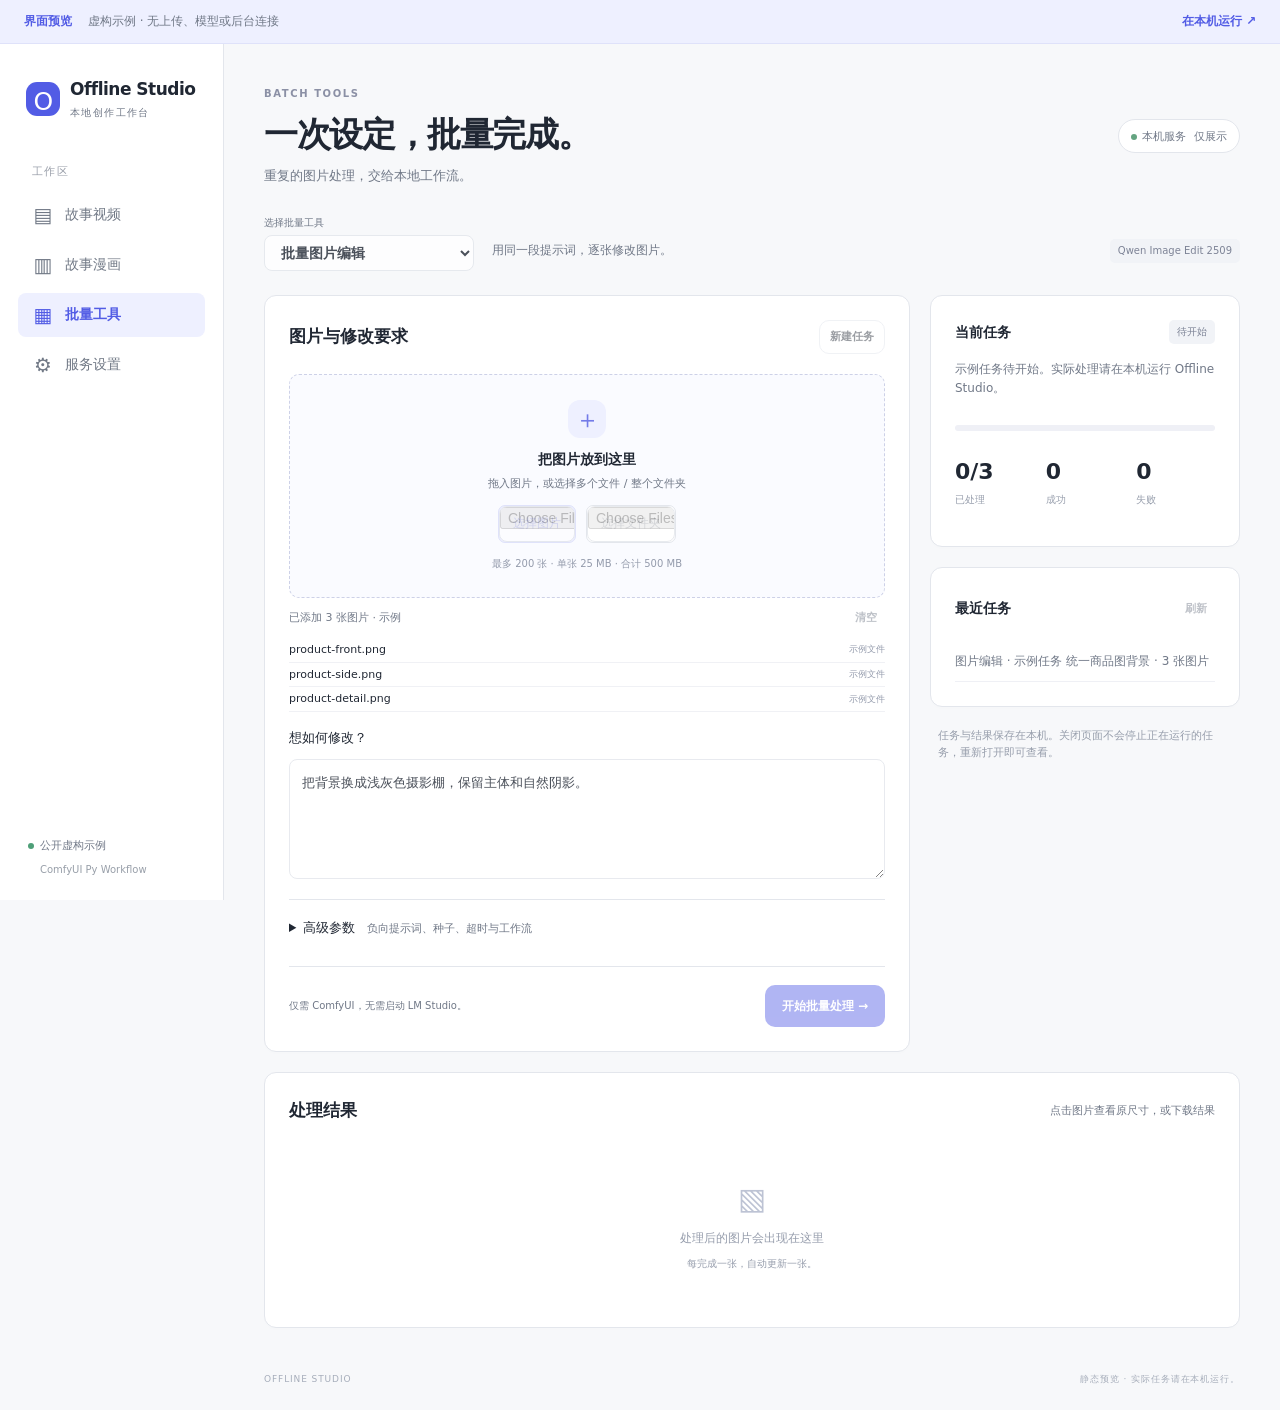
==== commit a76329af: "Add story comic workspace with resumable image generation and reader exports" ====
--- a/docs/index.html
+++ b/docs/index.html
@@ -4,9 +4,9 @@
 <head>
   <meta charset="utf-8">
   <meta name="viewport" content="width=device-width, initial-scale=1">
-  <title>Offline Studio · 界面预览</title>
-  <meta name="description" content="Offline Studio 统一工作台预览：故事视频、批量图片编辑与本机服务设置。使用虚构示例，无上传或模型请求。">
-  <meta http-equiv="Content-Security-Policy" content="default-src 'none'; script-src 'self'; style-src 'self'; img-src 'self' data:; connect-src 'none'; form-action 'none'; base-uri 'none'">
+  <title>Offline Studio</title>
+  <meta name="description" content="Offline Studio 统一工作台预览：故事漫画、故事视频、批量图片编辑与本机服务设置。使用公开示例，无上传或模型请求。">
+  <meta http-equiv="Content-Security-Policy" content="default-src 'none'; script-src 'self'; style-src 'self'; img-src 'self' data:; media-src 'self'; connect-src 'none'; form-action 'none'; base-uri 'none'">
   <link rel="stylesheet" href="style.css">
   <link rel="stylesheet" href="preview.css">
 </head>
@@ -18,6 +18,7 @@
     <p class="nav-caption">工作区</p>
     <nav aria-label="工作区">
       <button class="nav-item active" data-view="story" aria-current="page"><span aria-hidden="true">▤</span>故事视频</button>
+      <button class="nav-item" data-view="comic"><span aria-hidden="true">▥</span>故事漫画</button>
       <button class="nav-item" data-view="batch"><span aria-hidden="true">▦</span>批量工具</button>
       <button class="nav-item" data-view="settings"><span aria-hidden="true">⚙</span>服务设置</button>
     </nav>
@@ -54,7 +55,7 @@
     </section>
     </div>
     <div id="view-story">
-    <div class="workflow-strip"><span class="active">1　输入故事</span><span>2　分析与分镜</span><span>3　生成与导出</span></div>
+    <div class="workflow-strip" role="tablist" aria-label="故事视频演示阶段"><button id="story-tab-input" type="button" role="tab" data-story-stage="input" aria-controls="story-stage-input" aria-selected="true" tabindex="0" class="active">1　输入故事</button><button id="story-tab-plan" type="button" role="tab" data-story-stage="plan" aria-controls="story-stage-plan" aria-selected="false" tabindex="-1" class="">2　分析与分镜</button><button id="story-tab-output" type="button" role="tab" data-story-stage="output" aria-controls="story-stage-output" aria-selected="false" tabindex="-1" class="">3　生成与导出</button></div><p class="hint preview-stage-hint">展示模式 · 三个阶段均可直接查看，无需创建任务。</p><div id="story-stage-input" role="tabpanel" aria-labelledby="story-tab-input" tabindex="0" class="">
     <section class="panel">
       <div class="section-heading"><div><h2>开始一个故事</h2></div><span class="hint">文档或文字，任选一种</span></div>
       <div class="two-columns">
@@ -90,14 +91,14 @@
       </div>
     </section>
 
-    <section class="panel hidden" id="analysis-panel">
+    </div><div id="story-stage-plan" role="tabpanel" aria-labelledby="story-tab-plan" tabindex="0" class="hidden"><section class="panel" id="analysis-panel">
       <div class="section-heading"><div><span class="step">03</span><h2>故事分析与时长建议</h2></div></div>
       <div id="workflow-error" class="warnings hidden"></div>
-      <div id="analysis-empty" class="empty-state">
+      <div id="analysis-empty" class="empty-state hidden">
         <p>LM Studio 将在本机读取故事，提取关键事件并推荐三个视频长度；参考图不会发送到云端。</p>
         <button disabled id="analyze-story">开始本地分析</button>
       </div>
-      <div id="analysis-result" class="hidden">
+      <div id="analysis-result">
         <div class="analysis-summary">
           <div><span>标题</span><strong id="analysis-title"></strong></div>
           <div><span>类型</span><strong id="analysis-genre"></strong></div>
@@ -124,9 +125,9 @@
       </div>
     </section>
 
-    <section class="panel hidden" id="plan-panel">
+    <section class="panel" id="plan-panel">
       <div class="section-heading"><div><span class="step">04</span><h2>确认详细分镜</h2></div></div>
-      <p class="hint">这里包含 Z-Image、Qwen Image Edit 和 H3 的全部提示词。若项目有参考图，每个独立新场景会从参考图生成起始帧；H3 台词必须使用 &lt;d&gt;[语言] 原文&lt;/d&gt;。</p>
+      <p class="hint">下方是公开虚构故事的分镜摘要。实际运行时，此处显示可审阅和修改的模型专用提示词与完整执行计划。</p>
       <textarea disabled id="plan-editor" class="code-editor" rows="24" spellcheck="false"></textarea>
       <div class="button-row">
         <button disabled class="secondary" id="save-plan">保存并校验修改</button>
@@ -135,7 +136,7 @@
       </div>
     </section>
 
-    <section class="panel hidden" id="progress-panel">
+    </div><div id="story-stage-output" role="tabpanel" aria-labelledby="story-tab-output" tabindex="0" class="hidden"><section class="panel" id="progress-panel">
       <div class="section-heading"><div><span class="step">05</span><h2>生成进度</h2></div></div>
       <div class="progress-shell"><div id="progress-bar"></div></div>
       <div class="progress-copy">
@@ -146,17 +147,78 @@
       <div id="warnings" class="warnings hidden"></div>
     </section>
 
-    <section class="panel hidden" id="results-panel">
+    <section class="panel" id="results-panel">
       <div class="section-heading">
         <div><span class="step">06</span><h2>本地结果</h2></div>
         <button disabled class="secondary" id="open-folder">打开输出文件夹</button>
       </div>
-      <div id="final-video"></div>
+      <div id="final-video"><p class="hint">以下是仓库已有的 10 秒单车公开样片，用于演示结果播放与下载；它与上方虚构故事的 30 秒分镜独立，不是该分镜的生成结果。</p>
+      <video controls preload="none" poster="assets/bicycle-frame-0001.png" aria-label="公开单车示例视频"><source src="assets/bicycle-final-10s.mp4" type="video/mp4">浏览器不支持视频播放，请下载 MP4 查看。</video>
+      <p><a class="preview-download" href="assets/bicycle-final-10s.mp4" download>下载公开样片 · MP4 / 10 秒 ↓</a></p></div>
       <h3>关键帧</h3>
-      <div id="keyframe-gallery" class="gallery"></div>
+      <div id="keyframe-gallery" class="gallery"><a href="assets/bicycle-frame-0001.png" target="_blank" rel="noopener"><img loading="lazy" src="assets/bicycle-frame-0001.png" alt="公开单车示例关键帧 1"></a><a href="assets/bicycle-frame-0002.png" target="_blank" rel="noopener"><img loading="lazy" src="assets/bicycle-frame-0002.png" alt="公开单车示例关键帧 2"></a><a href="assets/bicycle-frame-0003.png" target="_blank" rel="noopener"><img loading="lazy" src="assets/bicycle-frame-0003.png" alt="公开单车示例关键帧 3"></a></div>
       <h3>视频片段</h3>
-      <div id="clip-list" class="clip-list"></div>
-    </section>
+      <div id="clip-list" class="clip-list"><p class="hint">本地运行后，此处列出逐段生成的视频。本预览提供上方合成样片供查看。</p></div>
+    </section>
+    </div>
+    </div>
+    <div id="view-comic" class="hidden">
+      <div class="workflow-strip"><span class="active">1　输入故事</span><span>2　审阅分镜</span><span>3　生成与阅读</span></div>
+      <div class="batch-layout">
+        <section class="panel">
+          <div class="section-heading"><div><h2>把故事画成漫画</h2></div><button disabled class="secondary" id="comic-new">新建漫画</button></div>
+          <div id="comic-source-fields">
+            <label>故事内容<textarea disabled id="comic-story" rows="5" maxlength="120000" placeholder="写下人物、事件和结局。模型会把故事拆成独立分格，保持叙事顺序。"></textarea></label>
+            <label class="comic-file-label">或选择故事文档<input disabled id="comic-file" type="file" accept=".txt,.md,.markdown,.docx,.pdf"></label>
+            <p class="hint" id="comic-source-note">选择文档时以文档为准；内容只保存在本机。</p>
+            <details class="advanced"><summary>人物参考图 <span class="hint">可选 · 统一人物与画风</span></summary>
+              <label class="comic-file-label">PNG / JPEG / WebP · 最多 25 MB<input disabled id="comic-reference" type="file" accept=".png,.jpg,.jpeg,.webp"></label>
+              <p class="hint">参考图会居中裁切到选定画幅，请尽量使用相同比例并将主体放在中央。</p>
+              <img id="comic-reference-preview" class="hidden" alt="漫画人物参考图">
+            </details>
+          </div>
+          <div class="planning-settings comic-options" id="comic-planning-fields">
+            <label>漫画格数<input disabled id="comic-count" type="number" min="2" max="16" value="6"></label>
+            <label>每格画幅<select disabled id="comic-aspect"><option value="3:4">3:4 竖幅</option><option value="1:1">1:1 方形</option><option value="4:3">4:3 横幅</option><option value="16:9">16:9 宽幅</option><option value="9:16">9:16 长竖幅</option></select></label>
+            <label class="comic-wide">画风要求<input disabled id="comic-style" value="清晰漫画线稿，柔和色彩，人物与服装保持一致" maxlength="1000"></label>
+            <label class="checkbox-label comic-wide"><input disabled id="comic-unload" type="checkbox" checked>分镜完成后卸载文字模型，给生图腾出显存</label>
+          </div>
+          <div class="run-footer"><p class="hint">分镜使用 LM Studio；生图使用 Z-Image / Qwen。</p><button disabled id="comic-plan">生成漫画分镜 →</button></div>
+          <p class="warnings hidden" id="comic-error" role="alert"></p>
+        </section>
+        <aside class="batch-aside">
+          <section class="panel"><div class="section-heading"><div><h2>当前漫画</h2></div><span class="tag" id="comic-status">待开始</span></div>
+            <p id="comic-message" role="status">输入故事，先生成可审阅的分镜。</p>
+            <progress id="comic-progress" max="100" value="0" aria-label="漫画生成进度"></progress>
+            <p class="hint" id="comic-metrics">尚未生成分格</p>
+            <p class="warnings hidden" id="comic-warnings"></p>
+            <div class="button-row"><button disabled class="danger hidden" id="comic-cancel">当前步骤后停止</button><button disabled class="secondary hidden" id="comic-open">打开漫画文件夹</button></div>
+          </section>
+          <section class="panel"><div class="section-heading"><div><h2>最近漫画</h2></div><button disabled class="text-button" id="comic-refresh">刷新</button></div><div id="comic-history" class="history-list"><p class="hint">还没有漫画项目</p></div></section>
+          <p class="aside-note">先审阅分镜，再生成图片。中断后可以继续；已完成图片会保留在本机。</p>
+        </aside>
+      </div>
+      <section id="comic-plan-panel" class="panel hidden">
+        <div class="section-heading"><div><h2>审阅漫画分镜</h2></div><span id="comic-dirty" class="hint">已保存</span></div>
+        <div id="comic-plan-fields">
+          <label>漫画标题<input disabled id="comic-title" maxlength="120"></label>
+          <details class="advanced"><summary>统一设定 <span class="hint">人物、画风和负向提示词</span></summary><div class="advanced-fields">
+            <label>人物与连续性设定<textarea disabled id="comic-bible" rows="3" maxlength="4000"></textarea></label>
+            <label>统一画风<input disabled id="comic-plan-style" maxlength="1000"></label>
+            <label>负向提示词<textarea disabled id="comic-negative" rows="2" maxlength="2000"></textarea></label>
+          </div></details>
+          <div id="comic-panels" class="comic-plan-grid"></div>
+        </div>
+        <p class="hint">旁白和对白会排在图片下方，不让模型直接绘制中文。修改画面提示词后，该格及后续图片会重新生成；仅修改文字可直接更新阅读页。</p>
+        <div class="button-row"><button disabled class="secondary" id="comic-save">保存分镜修改</button></div>
+        <details class="advanced"><summary>生成参数</summary><div class="planning-settings comic-options"><label>基础种子<input disabled id="comic-seed" type="number" min="0" max="9007199254740975" value="1000"></label><label>单格超时（秒）<input disabled id="comic-timeout" type="number" min="1" max="86400" value="900"></label></div></details>
+        <div class="run-footer"><p class="hint">首次无参考图用 Z-Image，后续用 Qwen 保持连续性。</p><button disabled id="comic-generate">确认分镜，生成漫画 →</button></div>
+      </section>
+      <section class="panel" id="comic-results-panel">
+        <div class="section-heading"><div><h2>漫画阅读与导出</h2></div><div id="comic-exports" class="button-row"></div></div>
+        <p class="hint">全部完成后可下载独立 HTML 阅读页和图片 ZIP；阅读页支持用浏览器打印为 PDF。</p>
+        <div id="comic-results" class="comic-reader"><div class="empty-results">每完成一格，就会出现在这里。</div></div>
+      </section>
     </div>
     <div id="view-batch" class="hidden">
       <div class="tool-strip"><label>选择批量工具<select disabled id="batch-tool"><option value="image-edit">批量图片编辑</option></select></label><p id="batch-tool-description">用同一段提示词，逐张修改图片。</p><span class="tag">Qwen Image Edit 2509</span></div>
--- a/docs/style.css
+++ b/docs/style.css
@@ -272,3 +272,24 @@
   .code-editor { min-height: 320px; }
 }
 @media (prefers-reduced-motion: reduce) { * { transition: none !important; } }
+
+.comic-file-label { margin: 16px 0 8px; }
+.comic-options { margin-top: 18px; }
+.comic-wide { grid-column: 1 / -1; }
+#comic-reference-preview { max-width: 100%; max-height: 220px; object-fit: contain; border-radius: 8px; margin-top: 12px; }
+#comic-message { color: var(--muted); overflow-wrap: anywhere; }
+.comic-plan-grid, .comic-reader { display: grid; grid-template-columns: repeat(2, minmax(0, 1fr)); gap: 18px; margin-top: 18px; }
+.comic-panel-editor { padding: 18px; border: 1px solid var(--line); border-radius: 10px; display: grid; gap: 12px; background: #fafbfc; }
+.comic-panel-editor h3 { color: var(--accent); }
+.comic-panel-editor label { color: var(--text); }
+.comic-frame { margin: 0; border: 1px solid var(--line); border-radius: 10px; padding: 12px; align-self: start; min-width: 0; }
+.comic-frame img { display: block; width: 100%; border-radius: 6px; }
+.comic-frame p { white-space: pre-wrap; overflow-wrap: anywhere; margin: 10px 0; }
+.comic-frame .comic-dialogue { font-weight: 600; }
+.comic-frame .button-row { align-items: center; justify-content: space-between; }
+.comic-frame a, #comic-exports a { font-size: 13px; text-decoration: none; display: inline-flex; align-items: center; min-height: 44px; }
+#comic-exports { margin: 0; }
+#comic-exports a { border: 1px solid var(--line); padding: 6px 12px; border-radius: 8px; }
+.comic-frame button { font-size: 12px; }
+@media(max-width:760px) { .comic-plan-grid, .comic-reader { grid-template-columns: minmax(0, 1fr); } }
+@media(max-width:460px) { .nav-item > span { display: none; } }
--- a/docs/preview.css
+++ b/docs/preview.css
@@ -8,6 +8,14 @@
 input:disabled, textarea:disabled, select:disabled { opacity: .8; cursor: default; }
 button:disabled { cursor: default; }
 .preview-example { color: #707887; font-size: 12px; overflow-wrap: anywhere; padding: 10px 0; border-bottom: 1px solid #eff0f5; }
+.workflow-strip { gap: 24px; margin-bottom: 8px; }
+.workflow-strip [role=tab] { padding: 0 0 14px; min-height: 44px; background: transparent; color: #707887; border-radius: 0; border-bottom: 2px solid transparent; font-size: 14px; font-weight: 500; }
+.workflow-strip [role=tab].active { color: #525ce5; border-bottom-color: #525ce5; }
+.preview-stage-hint { margin: 0 0 22px; }
+[role=tabpanel]:focus-visible { outline: 2px solid #969dfa; outline-offset: 4px; }
+.preview-complete #progress-bar { width: 100%; }
+.preview-download { display: inline-block; min-height: 44px; padding: 9px 0; text-decoration: none; }
+#view-story .duration-option { cursor: default; }
 @media (max-width: 760px) {
   body { padding-top: 64px; }
   .preview-notice { min-height: 64px; padding: 8px 16px; gap: 4px 10px; flex-wrap: wrap; font-size: 11px; }
@@ -15,4 +23,6 @@
   .preview-notice a { margin-left: 0; }
   .sidebar { top: 64px; }
   .no-script { margin: 16px; }
+  .workflow-strip { gap: 8px; }
+  .workflow-strip [role=tab] { font-size: 12px; }
 }
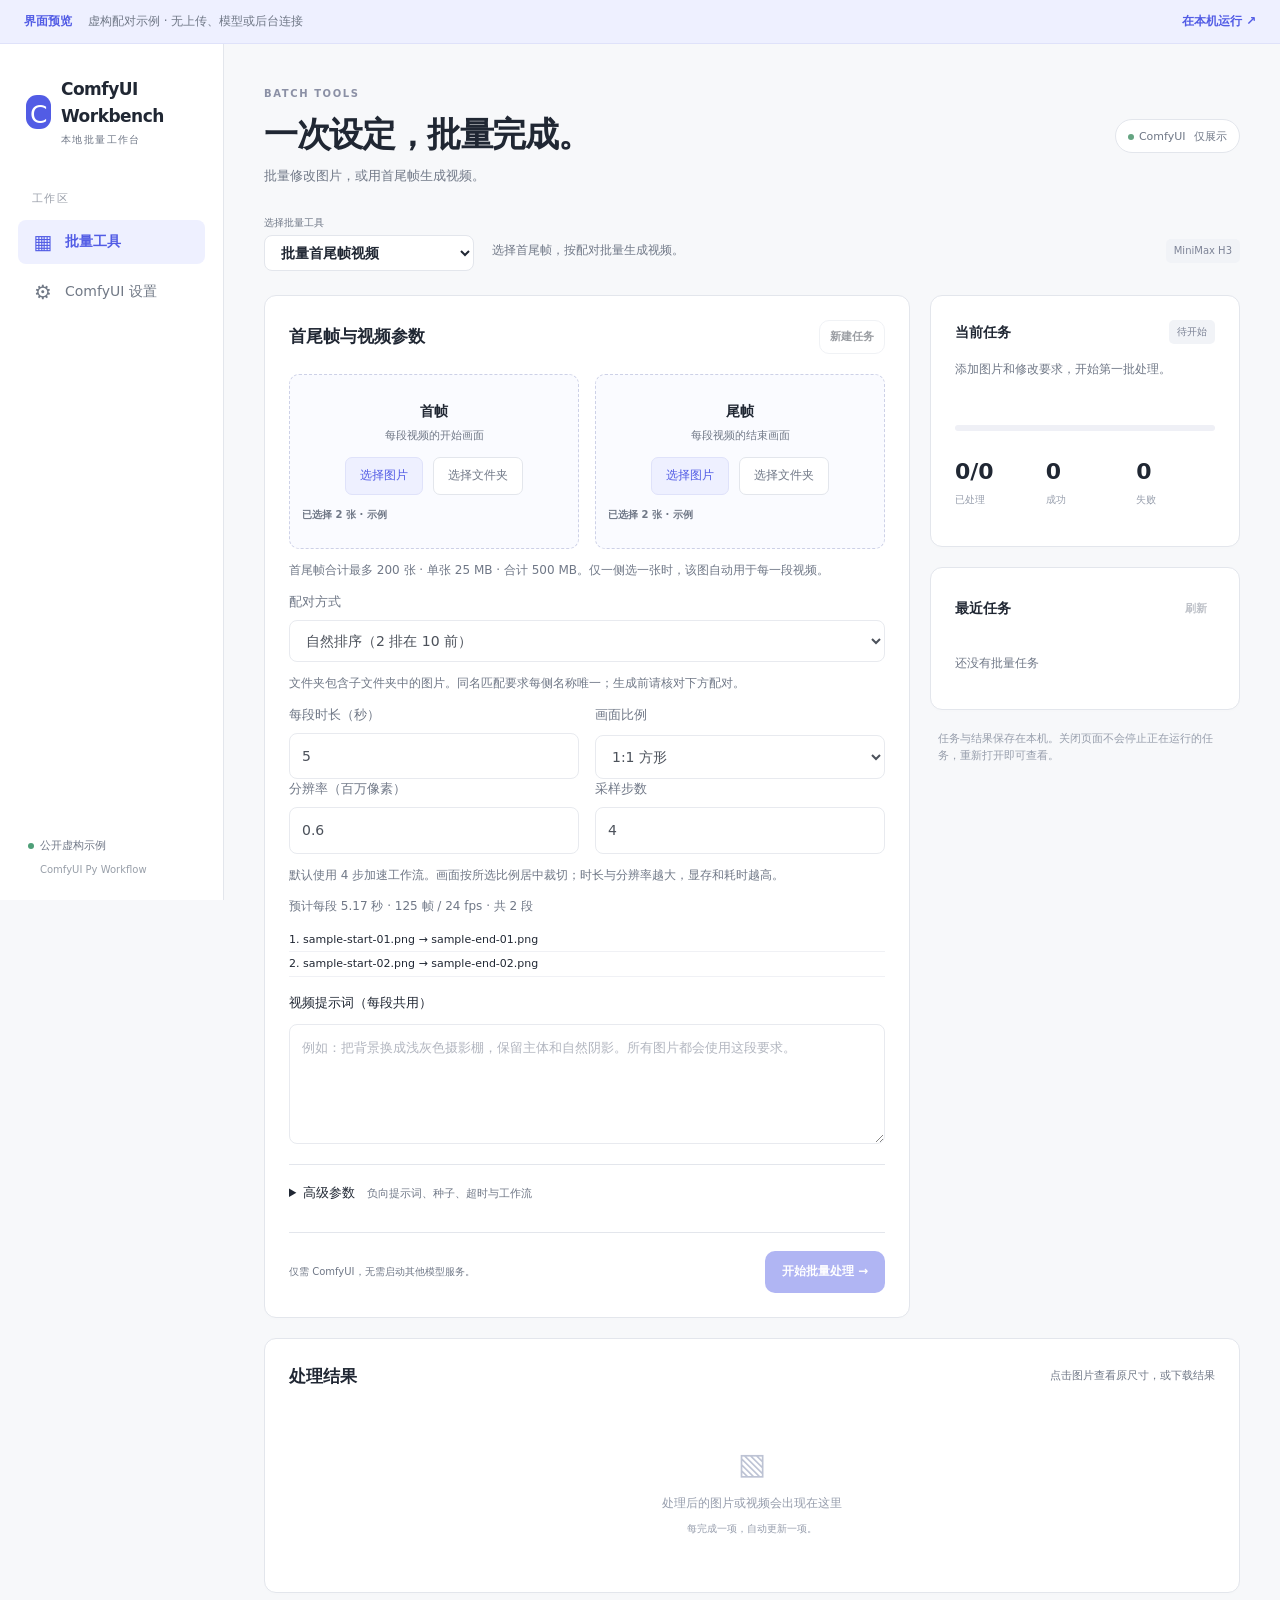
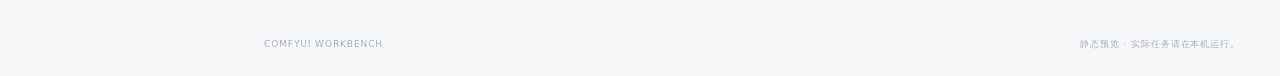
==== commit 3ef573fe: "Add batch first-last video and separate ComfyUI Workbench" ====
--- a/docs/index.html
+++ b/docs/index.html
@@ -4,245 +4,86 @@
 <head>
   <meta charset="utf-8">
   <meta name="viewport" content="width=device-width, initial-scale=1">
-  <title>Offline Studio</title>
-  <meta name="description" content="Offline Studio 统一工作台预览：故事漫画、故事视频、批量图片编辑与本机服务设置。使用公开示例，无上传或模型请求。">
+  <title>ComfyUI Workbench</title>
+  <meta name="description" content="ComfyUI Workbench 批量图片与首尾帧视频静态预览。使用虚构文件名，无上传或模型请求。">
   <meta http-equiv="Content-Security-Policy" content="default-src 'none'; script-src 'self'; style-src 'self'; img-src 'self' data:; media-src 'self'; connect-src 'none'; form-action 'none'; base-uri 'none'">
   <link rel="stylesheet" href="style.css">
   <link rel="stylesheet" href="preview.css">
 </head>
 <body>
-  <div class="preview-notice"><strong>界面预览</strong><span>虚构示例 · 无上传、模型或后台连接</span><a href="https://github.com/marsguo2049/comfyui-py-workflow#quick-start">在本机运行 ↗</a></div>
-  <noscript><p class="no-script">请启用 JavaScript 切换工作区。下面展示故事视频界面；真正处理任务请在本机运行项目。</p></noscript>
+  <div class="preview-notice"><strong>界面预览</strong><span>虚构配对示例 · 无上传、模型或后台连接</span><a href="https://github.com/marsguo2049/comfyui-py-workflow#quick-start">在本机运行 ↗</a></div>
+  <noscript><p class="no-script">请启用 JavaScript 切换批量工具。真正处理任务请在本机运行项目。</p></noscript>
   <aside class="sidebar">
-    <a class="brand" href="#story"><span class="brand-mark">O</span><span>Offline Studio<small>本地创作工作台</small></span></a>
+    <a class="brand" href="#batch"><span class="brand-mark">C</span><span>ComfyUI Workbench<small>本地批量工作台</small></span></a>
     <p class="nav-caption">工作区</p>
     <nav aria-label="工作区">
-      <button class="nav-item active" data-view="story" aria-current="page"><span aria-hidden="true">▤</span>故事视频</button>
-      <button class="nav-item" data-view="comic"><span aria-hidden="true">▥</span>故事漫画</button>
-      <button class="nav-item" data-view="batch"><span aria-hidden="true">▦</span>批量工具</button>
-      <button class="nav-item" data-view="settings"><span aria-hidden="true">⚙</span>服务设置</button>
+      <button class="nav-item active" data-view="batch" aria-current="page"><span aria-hidden="true">▦</span>批量工具</button>
+      <button class="nav-item" data-view="settings"><span aria-hidden="true">⚙</span>ComfyUI 设置</button>
     </nav>
     <div class="sidebar-footer"><span class="local-dot"></span>公开虚构示例<small>ComfyUI Py Workflow</small></div>
   </aside>
   <div class="workspace">
-  <header class="topbar">
-    <div>
-      <p class="eyebrow" id="view-eyebrow">STORY TO VIDEO</p>
-      <h1 id="view-title">把故事，变成画面。</h1>
-      <p class="subtitle" id="view-subtitle">从一个想法开始，在本机完成分镜与视频。</p>
-    </div>
-    <button class="offline-badge" id="go-settings"><span></span>本机服务 <span id="service-summary">仅展示</span></button>
-  </header>
-
-  <main>
-    <div id="view-settings" class="hidden">
-    <section class="panel" id="services-panel">
-      <div class="section-heading">
-        <div><h2>连接本机服务</h2></div>
-        <button disabled class="secondary" id="refresh-services">重新检测</button>
+    <header class="topbar">
+      <div>
+        <p class="eyebrow" id="view-eyebrow">BATCH TOOLS</p>
+        <h1 id="view-title">一次设定，批量完成。</h1>
+        <p class="subtitle" id="view-subtitle">批量修改图片，或用首尾帧生成视频。</p>
       </div>
-      <div class="service-settings">
-        <label>LM Studio 地址<input disabled id="lm-url" value="http://127.0.0.1:1234/v1"></label>
-        <label>ComfyUI 地址<input disabled id="comfy-url" value="http://127.0.0.1:8188"></label>
-        <label>本地文字模型<select disabled id="lm-model"><option value="">等待检测</option></select></label>
+      <button class="offline-badge" id="go-settings"><span></span>ComfyUI <span id="service-summary">仅展示</span></button>
+    </header>
+    <main>
+      <div id="view-settings" class="hidden">
+        <section class="panel" id="services-panel">
+          <div class="section-heading"><div><h2>连接 ComfyUI</h2></div><button disabled class="secondary" id="refresh-services">重新检测</button></div>
+          <div class="service-settings">
+            <label>ComfyUI 地址<input disabled id="comfy-url" value="http://127.0.0.1:8188"></label>
+          </div>
+          <div class="status-grid">
+            <article class="status-card" id="comfy-status"><strong>ComfyUI</strong><p>预览模式，不检测本机服务。</p></article>
+          </div>
+          <p class="hint">Workbench 只连接本机 ComfyUI。更多本地创作工作流请使用独立的 Offline Studio。</p>
+        </section>
       </div>
-      <div class="status-grid">
-        <article class="status-card" id="lm-status"><strong>LM Studio</strong><p>尚未检测</p></article>
-        <article class="status-card" id="comfy-status"><strong>ComfyUI</strong><p>尚未检测</p></article>
-        <article class="status-card" id="ocr-status"><strong>离线文档</strong><p>尚未检测</p></article>
-      </div>
-      <p class="hint">推荐顺序：先用 LM Studio 分析并生成分镜，自动卸载文字模型后，再让 ComfyUI 开始生成。</p>
-    </section>
-    </div>
-    <div id="view-story">
-    <div class="workflow-strip" role="tablist" aria-label="故事视频演示阶段"><button id="story-tab-input" type="button" role="tab" data-story-stage="input" aria-controls="story-stage-input" aria-selected="true" tabindex="0" class="active">1　输入故事</button><button id="story-tab-plan" type="button" role="tab" data-story-stage="plan" aria-controls="story-stage-plan" aria-selected="false" tabindex="-1" class="">2　分析与分镜</button><button id="story-tab-output" type="button" role="tab" data-story-stage="output" aria-controls="story-stage-output" aria-selected="false" tabindex="-1" class="">3　生成与导出</button></div><p class="hint preview-stage-hint">展示模式 · 三个阶段均可直接查看，无需创建任务。</p><div id="story-stage-input" role="tabpanel" aria-labelledby="story-tab-input" tabindex="0" class="">
-    <section class="panel">
-      <div class="section-heading"><div><h2>开始一个故事</h2></div><span class="hint">文档或文字，任选一种</span></div>
-      <div class="two-columns">
-        <div class="input-card">
-          <h3>上传本地文档</h3>
-          <p>PDF、DOCX、Markdown 或 TXT</p>
-          <input disabled type="file" id="story-file" accept=".pdf,.docx,.md,.markdown,.txt">
-          <button disabled id="upload-story">创建本地项目</button>
-        </div>
-        <div class="input-card">
-          <h3>直接输入想法</h3>
-          <textarea disabled id="story-text" rows="7" placeholder="例如：一名信使在暴雨夜穿过城市，把一封信交给多年未见的人……"></textarea>
-          <button disabled id="create-text">用这段文字创建项目</button>
-        </div>
-      </div>
-      <details class="reference-details"><summary>视觉参考图 <span class="hint">可选 · 保持人物与画风一致</span></summary>
-      <div class="input-card reference-card">
-        <div>
-          <h3>单张视觉参考图（可选）</h3>
-          <p>支持 PNG、JPG/JPEG 和 WebP。图片只保存在项目目录中；生成新场景时由 Qwen Image Edit 直接读取，用来保持人物、服装、物件或画风。</p>
-          <input disabled type="file" id="reference-image" accept="image/png,image/jpeg,image/webp,.png,.jpg,.jpeg,.webp">
-          <button disabled class="secondary" id="attach-reference">添加或替换当前项目的参考图</button>
-        </div>
-        <div class="reference-preview-shell">
-          <img id="reference-preview" class="hidden" alt="当前参考图">
-          <p id="reference-status" class="hint">尚未选择参考图；不上传时保持原来的纯文字生成方式。</p>
-        </div>
-      </div>
-      </details>
-      <div class="project-picker">
-        <label>当前本地项目<select disabled id="project-select"><option value="">尚未创建项目</option></select></label>
-        <span id="project-path"></span>
-      </div>
-    </section>
-
-    </div><div id="story-stage-plan" role="tabpanel" aria-labelledby="story-tab-plan" tabindex="0" class="hidden"><section class="panel" id="analysis-panel">
-      <div class="section-heading"><div><span class="step">03</span><h2>故事分析与时长建议</h2></div></div>
-      <div id="workflow-error" class="warnings hidden"></div>
-      <div id="analysis-empty" class="empty-state hidden">
-        <p>LM Studio 将在本机读取故事，提取关键事件并推荐三个视频长度；参考图不会发送到云端。</p>
-        <button disabled id="analyze-story">开始本地分析</button>
-      </div>
-      <div id="analysis-result">
-        <div class="analysis-summary">
-          <div><span>标题</span><strong id="analysis-title"></strong></div>
-          <div><span>类型</span><strong id="analysis-genre"></strong></div>
-          <p id="analysis-synopsis"></p>
-          <p class="reason" id="analysis-reason"></p>
-        </div>
-        <div id="duration-options" class="duration-grid"></div>
-        <div class="planning-settings">
-          <label>最终时长（秒）<input disabled id="duration-seconds" type="number" min="15" max="180" step="5"></label>
-          <label>画面比例<select disabled id="aspect-ratio"><option>16:9</option><option>9:16</option><option>1:1</option><option>4:3</option><option>3:4</option><option>21:9</option></select></label>
-          <label>台词策略
-            <select disabled id="dialogue-mode">
-              <option value="auto">由模型判断（推荐）</option>
-              <option value="none">不要台词或旁白</option>
-              <option value="dialogue">需要台词或旁白</option>
-            </select>
-          </label>
-          <label class="wide">补充画风要求<input disabled id="visual-style" placeholder="留空则由本地模型根据故事选择"></label>
-        </div>
-        <div class="button-row">
-          <button disabled class="secondary" id="reanalyze-story">重新分析文档</button>
-          <button disabled id="create-plan">确认时长，生成详细分镜</button>
-        </div>
-      </div>
-    </section>
-
-    <section class="panel" id="plan-panel">
-      <div class="section-heading"><div><span class="step">04</span><h2>确认详细分镜</h2></div></div>
-      <p class="hint">下方是公开虚构故事的分镜摘要。实际运行时，此处显示可审阅和修改的模型专用提示词与完整执行计划。</p>
-      <textarea disabled id="plan-editor" class="code-editor" rows="24" spellcheck="false"></textarea>
-      <div class="button-row">
-        <button disabled class="secondary" id="save-plan">保存并校验修改</button>
-        <button disabled id="start-generation">第二次确认：开始生成</button>
-        <button disabled class="danger hidden" id="cancel-generation">当前步骤后停止</button>
-      </div>
-    </section>
-
-    </div><div id="story-stage-output" role="tabpanel" aria-labelledby="story-tab-output" tabindex="0" class="hidden"><section class="panel" id="progress-panel">
-      <div class="section-heading"><div><span class="step">05</span><h2>生成进度</h2></div></div>
-      <div class="progress-shell"><div id="progress-bar"></div></div>
-      <div class="progress-copy">
-        <strong id="progress-percent">0%</strong>
-        <p id="progress-message">等待开始</p>
-      </div>
-      <div class="metrics" id="progress-metrics"></div>
-      <div id="warnings" class="warnings hidden"></div>
-    </section>
-
-    <section class="panel" id="results-panel">
-      <div class="section-heading">
-        <div><span class="step">06</span><h2>本地结果</h2></div>
-        <button disabled class="secondary" id="open-folder">打开输出文件夹</button>
-      </div>
-      <div id="final-video"><p class="hint">以下是仓库已有的 10 秒单车公开样片，用于演示结果播放与下载；它与上方虚构故事的 30 秒分镜独立，不是该分镜的生成结果。</p>
-      <video controls preload="none" poster="assets/bicycle-frame-0001.png" aria-label="公开单车示例视频"><source src="assets/bicycle-final-10s.mp4" type="video/mp4">浏览器不支持视频播放，请下载 MP4 查看。</video>
-      <p><a class="preview-download" href="assets/bicycle-final-10s.mp4" download>下载公开样片 · MP4 / 10 秒 ↓</a></p></div>
-      <h3>关键帧</h3>
-      <div id="keyframe-gallery" class="gallery"><a href="assets/bicycle-frame-0001.png" target="_blank" rel="noopener"><img loading="lazy" src="assets/bicycle-frame-0001.png" alt="公开单车示例关键帧 1"></a><a href="assets/bicycle-frame-0002.png" target="_blank" rel="noopener"><img loading="lazy" src="assets/bicycle-frame-0002.png" alt="公开单车示例关键帧 2"></a><a href="assets/bicycle-frame-0003.png" target="_blank" rel="noopener"><img loading="lazy" src="assets/bicycle-frame-0003.png" alt="公开单车示例关键帧 3"></a></div>
-      <h3>视频片段</h3>
-      <div id="clip-list" class="clip-list"><p class="hint">本地运行后，此处列出逐段生成的视频。本预览提供上方合成样片供查看。</p></div>
-    </section>
-    </div>
-    </div>
-    <div id="view-comic" class="hidden">
-      <div class="workflow-strip"><span class="active">1　输入故事</span><span>2　审阅分镜</span><span>3　生成与阅读</span></div>
-      <div class="batch-layout">
-        <section class="panel">
-          <div class="section-heading"><div><h2>把故事画成漫画</h2></div><button disabled class="secondary" id="comic-new">新建漫画</button></div>
-          <div id="comic-source-fields">
-            <label>故事内容<textarea disabled id="comic-story" rows="5" maxlength="120000" placeholder="写下人物、事件和结局。模型会把故事拆成独立分格，保持叙事顺序。"></textarea></label>
-            <label class="comic-file-label">或选择故事文档<input disabled id="comic-file" type="file" accept=".txt,.md,.markdown,.docx,.pdf"></label>
-            <p class="hint" id="comic-source-note">选择文档时以文档为准；内容只保存在本机。</p>
-            <details class="advanced"><summary>人物参考图 <span class="hint">可选 · 统一人物与画风</span></summary>
-              <label class="comic-file-label">PNG / JPEG / WebP · 最多 25 MB<input disabled id="comic-reference" type="file" accept=".png,.jpg,.jpeg,.webp"></label>
-              <p class="hint">参考图会居中裁切到选定画幅，请尽量使用相同比例并将主体放在中央。</p>
-              <img id="comic-reference-preview" class="hidden" alt="漫画人物参考图">
-            </details>
-          </div>
-          <div class="planning-settings comic-options" id="comic-planning-fields">
-            <label>漫画格数<input disabled id="comic-count" type="number" min="2" max="16" value="6"></label>
-            <label>每格画幅<select disabled id="comic-aspect"><option value="3:4">3:4 竖幅</option><option value="1:1">1:1 方形</option><option value="4:3">4:3 横幅</option><option value="16:9">16:9 宽幅</option><option value="9:16">9:16 长竖幅</option></select></label>
-            <label class="comic-wide">画风要求<input disabled id="comic-style" value="清晰漫画线稿，柔和色彩，人物与服装保持一致" maxlength="1000"></label>
-            <label class="checkbox-label comic-wide"><input disabled id="comic-unload" type="checkbox" checked>分镜完成后卸载文字模型，给生图腾出显存</label>
-          </div>
-          <div class="run-footer"><p class="hint">分镜使用 LM Studio；生图使用 Z-Image / Qwen。</p><button disabled id="comic-plan">生成漫画分镜 →</button></div>
-          <p class="warnings hidden" id="comic-error" role="alert"></p>
-        </section>
-        <aside class="batch-aside">
-          <section class="panel"><div class="section-heading"><div><h2>当前漫画</h2></div><span class="tag" id="comic-status">待开始</span></div>
-            <p id="comic-message" role="status">输入故事，先生成可审阅的分镜。</p>
-            <progress id="comic-progress" max="100" value="0" aria-label="漫画生成进度"></progress>
-            <p class="hint" id="comic-metrics">尚未生成分格</p>
-            <p class="warnings hidden" id="comic-warnings"></p>
-            <div class="button-row"><button disabled class="danger hidden" id="comic-cancel">当前步骤后停止</button><button disabled class="secondary hidden" id="comic-open">打开漫画文件夹</button></div>
-          </section>
-          <section class="panel"><div class="section-heading"><div><h2>最近漫画</h2></div><button disabled class="text-button" id="comic-refresh">刷新</button></div><div id="comic-history" class="history-list"><p class="hint">还没有漫画项目</p></div></section>
-          <p class="aside-note">先审阅分镜，再生成图片。中断后可以继续；已完成图片会保留在本机。</p>
-        </aside>
-      </div>
-      <section id="comic-plan-panel" class="panel hidden">
-        <div class="section-heading"><div><h2>审阅漫画分镜</h2></div><span id="comic-dirty" class="hint">已保存</span></div>
-        <div id="comic-plan-fields">
-          <label>漫画标题<input disabled id="comic-title" maxlength="120"></label>
-          <details class="advanced"><summary>统一设定 <span class="hint">人物、画风和负向提示词</span></summary><div class="advanced-fields">
-            <label>人物与连续性设定<textarea disabled id="comic-bible" rows="3" maxlength="4000"></textarea></label>
-            <label>统一画风<input disabled id="comic-plan-style" maxlength="1000"></label>
-            <label>负向提示词<textarea disabled id="comic-negative" rows="2" maxlength="2000"></textarea></label>
-          </div></details>
-          <div id="comic-panels" class="comic-plan-grid"></div>
-        </div>
-        <p class="hint">旁白和对白会排在图片下方，不让模型直接绘制中文。修改画面提示词后，该格及后续图片会重新生成；仅修改文字可直接更新阅读页。</p>
-        <div class="button-row"><button disabled class="secondary" id="comic-save">保存分镜修改</button></div>
-        <details class="advanced"><summary>生成参数</summary><div class="planning-settings comic-options"><label>基础种子<input disabled id="comic-seed" type="number" min="0" max="9007199254740975" value="1000"></label><label>单格超时（秒）<input disabled id="comic-timeout" type="number" min="1" max="86400" value="900"></label></div></details>
-        <div class="run-footer"><p class="hint">首次无参考图用 Z-Image，后续用 Qwen 保持连续性。</p><button disabled id="comic-generate">确认分镜，生成漫画 →</button></div>
-      </section>
-      <section class="panel" id="comic-results-panel">
-        <div class="section-heading"><div><h2>漫画阅读与导出</h2></div><div id="comic-exports" class="button-row"></div></div>
-        <p class="hint">全部完成后可下载独立 HTML 阅读页和图片 ZIP；阅读页支持用浏览器打印为 PDF。</p>
-        <div id="comic-results" class="comic-reader"><div class="empty-results">每完成一格，就会出现在这里。</div></div>
-      </section>
-    </div>
     <div id="view-batch" class="hidden">
-      <div class="tool-strip"><label>选择批量工具<select disabled id="batch-tool"><option value="image-edit">批量图片编辑</option></select></label><p id="batch-tool-description">用同一段提示词，逐张修改图片。</p><span class="tag">Qwen Image Edit 2509</span></div>
+      <div class="tool-strip"><label>选择批量工具<select id="batch-tool"><option value="image-edit">批量图片编辑</option><option value="first-last-video" selected>批量首尾帧视频</option></select></label><p id="batch-tool-description">用同一段提示词，逐张修改图片。</p><span class="tag" id="batch-model">Qwen Image Edit 2509</span></div>
       <div class="batch-layout">
         <section class="panel batch-compose">
-          <div class="section-heading"><div><h2>图片与修改要求</h2></div><button disabled class="secondary" id="batch-new">新建任务</button></div>
+          <div class="section-heading"><div><h2 id="batch-compose-title">图片与修改要求</h2></div><button disabled class="secondary" id="batch-new">新建任务</button></div>
           <div id="batch-inputs">
-            <div id="batch-drop" class="drop-zone">
+            <div id="batch-video-inputs">
+              <div class="two-columns">
+                <div class="drop-zone" id="batch-first-drop"><h3>首帧</h3><p>每段视频的开始画面</p><div class="button-row"><label class="file-button">选择图片<input disabled id="batch-first-files" type="file" accept=".png,.jpg,.jpeg,.webp,.bmp,.gif,.tif,.tiff" multiple></label><label class="file-button secondary">选择文件夹<input disabled id="batch-first-folder" type="file" webkitdirectory multiple></label></div><div class="frame-selection-heading"><strong id="batch-first-count">已选择 2 张 · 示例</strong></div><div id="batch-first-selection" class="selection-list frame-selection" aria-live="polite"></div></div>
+                <div class="drop-zone" id="batch-last-drop"><h3>尾帧</h3><p>每段视频的结束画面</p><div class="button-row"><label class="file-button">选择图片<input disabled id="batch-last-files" type="file" accept=".png,.jpg,.jpeg,.webp,.bmp,.gif,.tif,.tiff" multiple></label><label class="file-button secondary">选择文件夹<input disabled id="batch-last-folder" type="file" webkitdirectory multiple></label></div><div class="frame-selection-heading"><strong id="batch-last-count">已选择 2 张 · 示例</strong></div><div id="batch-last-selection" class="selection-list frame-selection" aria-live="polite"></div></div>
+              </div>
+              <p class="hint">首尾帧合计最多 200 张 · 单张 25 MB · 合计 500 MB。仅一侧选一张时，该图自动用于每一段视频。</p>
+              <label>配对方式<select disabled id="batch-pairing"><option value="order">自然排序（2 排在 10 前）</option><option value="name">同名匹配（忽略扩展名及大小写）</option></select></label>
+              <p class="hint">文件夹包含子文件夹中的图片。同名匹配要求每侧名称唯一；生成前请核对下方配对。</p>
+              <div class="two-columns"><label>每段时长（秒）<input disabled id="batch-duration" type="number" min="1" max="30" step="0.1" value="5"></label><label>画面比例<select disabled id="batch-aspect"><option value="1:1 (Square)">1:1 方形</option><option value="16:9 (Widescreen)">16:9 横屏</option><option value="9:16 (Portrait Widescreen)">9:16 竖屏</option></select></label></div>
+              <div class="two-columns"><label>分辨率（百万像素）<input disabled id="batch-megapixels" type="number" min="0.1" max="2" step="0.1" value="0.6"></label><label>采样步数<input disabled id="batch-steps" type="number" min="1" max="100" value="4"></label></div>
+              <p class="hint">默认使用 4 步加速工作流。画面按所选比例居中裁切；时长与分辨率越大，显存和耗时越高。</p>
+              <p id="batch-duration-hint" class="hint">预计每段 5.17 秒 · 125 帧 / 24 fps · 共 2 段</p>
+              <div id="batch-pair-preview" class="selection-list" aria-live="polite">
+                <div class="selection-row">1. sample-start-01.png → sample-end-01.png</div>
+                <div class="selection-row">2. sample-start-02.png → sample-end-02.png</div>
+              </div>
+            </div>
+            <div id="batch-drop" class="drop-zone hidden">
               <span class="drop-icon" aria-hidden="true">＋</span><h3>把图片放到这里</h3><p>拖入图片，或选择多个文件 / 整个文件夹</p>
               <div class="button-row"><label class="file-button">选择图片<input disabled id="batch-files" type="file" accept=".png,.jpg,.jpeg,.webp,.bmp,.gif,.tif,.tiff" multiple></label><label class="file-button secondary">选择文件夹<input disabled id="batch-folder" type="file" webkitdirectory multiple></label></div>
               <small>最多 200 张 · 单张 25 MB · 合计 500 MB</small>
             </div>
-            <div class="selection-heading"><span id="batch-selection-count">尚未添加图片</span><button disabled class="text-button" id="batch-clear">清空</button></div>
-            <div id="batch-selection" class="selection-list"></div>
-            <label class="prompt-label">想如何修改？<textarea disabled id="batch-prompt" rows="4" maxlength="20000" placeholder="例如：把背景换成浅灰色摄影棚，保留主体和自然阴影。所有图片都会使用这段要求。"></textarea></label>
+            <div id="batch-selection-summary"><div class="selection-heading"><span id="batch-selection-count">尚未添加图片</span><button disabled class="text-button" id="batch-clear">清空</button></div>
+            <div id="batch-selection" class="selection-list"></div></div>
+            <label class="prompt-label"><span id="batch-prompt-label">想如何修改？</span><textarea disabled id="batch-prompt" rows="4" maxlength="20000" placeholder="例如：把背景换成浅灰色摄影棚，保留主体和自然阴影。所有图片都会使用这段要求。"></textarea></label>
             <details class="advanced"><summary>高级参数 <span class="hint">负向提示词、种子、超时与工作流</span></summary><div class="advanced-fields">
-              <label>负向提示词<textarea disabled id="batch-negative" rows="2" placeholder="不希望出现的内容（可选）"></textarea></label>
-              <div class="two-columns"><label>基础种子<input disabled id="batch-seed" type="number" min="0" max="9007199254740792" value="43"></label><label>单张超时（秒）<input disabled id="batch-timeout" type="number" min="1" max="86400" value="900"></label></div>
-              <label class="checkbox-label"><input disabled id="batch-increment" type="checkbox" checked>每张图片种子 +1</label>
+              <label id="batch-negative-field">负向提示词<textarea disabled id="batch-negative" rows="2" placeholder="不希望出现的内容（可选）"></textarea></label>
+              <div class="two-columns"><label>基础种子<input disabled id="batch-seed" type="number" min="0" max="9007199254740792" value="43"></label><label>单项超时（秒）<input disabled id="batch-timeout" type="number" min="1" max="86400" value="900"></label></div>
+              <label class="checkbox-label"><input disabled id="batch-increment" type="checkbox" checked>每项结果种子 +1</label>
               <label>自定义 API 工作流路径<input disabled id="batch-workflow" placeholder="留空使用内置 Qwen Image Edit 2509"></label>
-              <p class="hint">自定义工作流需兼容现有 Qwen 节点。输出按任务单独保存，不会覆盖原图。</p>
+              <p class="hint" id="batch-workflow-hint">自定义工作流需兼容现有 Qwen 节点。输出按任务单独保存，不会覆盖原图。</p>
             </div></details>
           </div>
-          <div class="run-footer"><p class="hint">仅需 ComfyUI，无需启动 LM Studio。</p><button disabled id="batch-start">开始批量处理 <span aria-hidden="true">→</span></button></div>
+          <div class="run-footer"><p class="hint">仅需 ComfyUI，无需启动其他模型服务。</p><button disabled id="batch-start">开始批量处理 <span aria-hidden="true">→</span></button></div>
           <p id="batch-error" class="warnings hidden" role="alert"></p>
         </section>
         <aside class="batch-aside">
@@ -256,12 +97,12 @@
           <p class="aside-note">任务与结果保存在本机。关闭页面不会停止正在运行的任务，重新打开即可查看。</p>
         </aside>
       </div>
-      <section class="panel"><div class="section-heading"><div><h2>处理结果</h2></div><span class="hint">点击图片查看原尺寸，或下载结果</span></div><div id="batch-results" class="batch-results"><div class="empty-results"><span aria-hidden="true">▧</span><p>处理后的图片会出现在这里</p><small>每完成一张，自动更新一张。</small></div></div></section>
+      <section class="panel"><div class="section-heading"><div><h2>处理结果</h2></div><span class="hint">点击图片查看原尺寸，或下载结果</span></div><div id="batch-results" class="batch-results"><div class="empty-results"><span aria-hidden="true">▧</span><p>处理后的图片或视频会出现在这里</p><small>每完成一项，自动更新一项。</small></div></div></section>
     </div>
-  </main>
-  <footer class="page-footer">OFFLINE STUDIO <span>静态预览 · 实际任务请在本机运行。</span></footer>
+
+    </main>
+    <footer class="page-footer">COMFYUI WORKBENCH <span>静态预览 · 实际任务请在本机运行。</span></footer>
   </div>
-
   <div id="toast" role="status"></div>
   <script src="preview.js"></script>
 </body>
--- a/docs/style.css
+++ b/docs/style.css
@@ -172,7 +172,7 @@
 .drop-zone .button-row { justify-content: center; margin: 0; }
 .file-button { position: relative; display: inline-flex; align-items: center; justify-content: center; min-height: 38px; padding: 8px 14px; color: var(--accent); background: #eef0ff; border: 1px solid #dfe2fa; border-radius: 7px; font-size: 12px; cursor: pointer; overflow: hidden; }
 .file-button.secondary { background: #fff; color: var(--muted); border-color: var(--line); }
-.file-button input { position: absolute; inset: 0; opacity: 0; cursor: pointer; padding: 0; }
+.file-button input[type="file"] { position: absolute; width: 1px; height: 1px; padding: 0; margin: -1px; overflow: hidden; clip: rect(0 0 0 0); clip-path: inset(50%); white-space: nowrap; opacity: 0; cursor: pointer; }
 .selection-heading { display: flex; align-items: center; justify-content: space-between; min-height: 40px; font-size: 11px; color: var(--muted); }
 .text-button { padding: 4px 8px; min-height: 34px; border: 0; background: transparent; color: var(--muted); font-size: 11px; }
 .selection-list { max-height: 192px; overflow-y: auto; }
@@ -180,6 +180,9 @@
 .selection-row > span { flex: 1; overflow-wrap: anywhere; }
 .selection-row small { white-space: nowrap; color: #949bac; }
 .selection-row button { font-size: 18px; }
+.frame-selection-heading { display: flex; justify-content: space-between; margin-top: 12px; color: var(--muted); font-size: 10px; text-align: left; }
+.frame-selection { max-height: 112px; margin-top: 4px; padding: 0 8px; border-radius: 6px; background: #fff; text-align: left; }
+.frame-selection:empty { display: none; }
 .prompt-label { color: var(--text); margin: 16px 0 20px; font-size: 13px; gap: 10px; }
 textarea::placeholder, input::placeholder { color: #a0a5b1; }
 .prompt-label textarea { font-size: 13px; line-height: 1.8; min-height: 120px; }
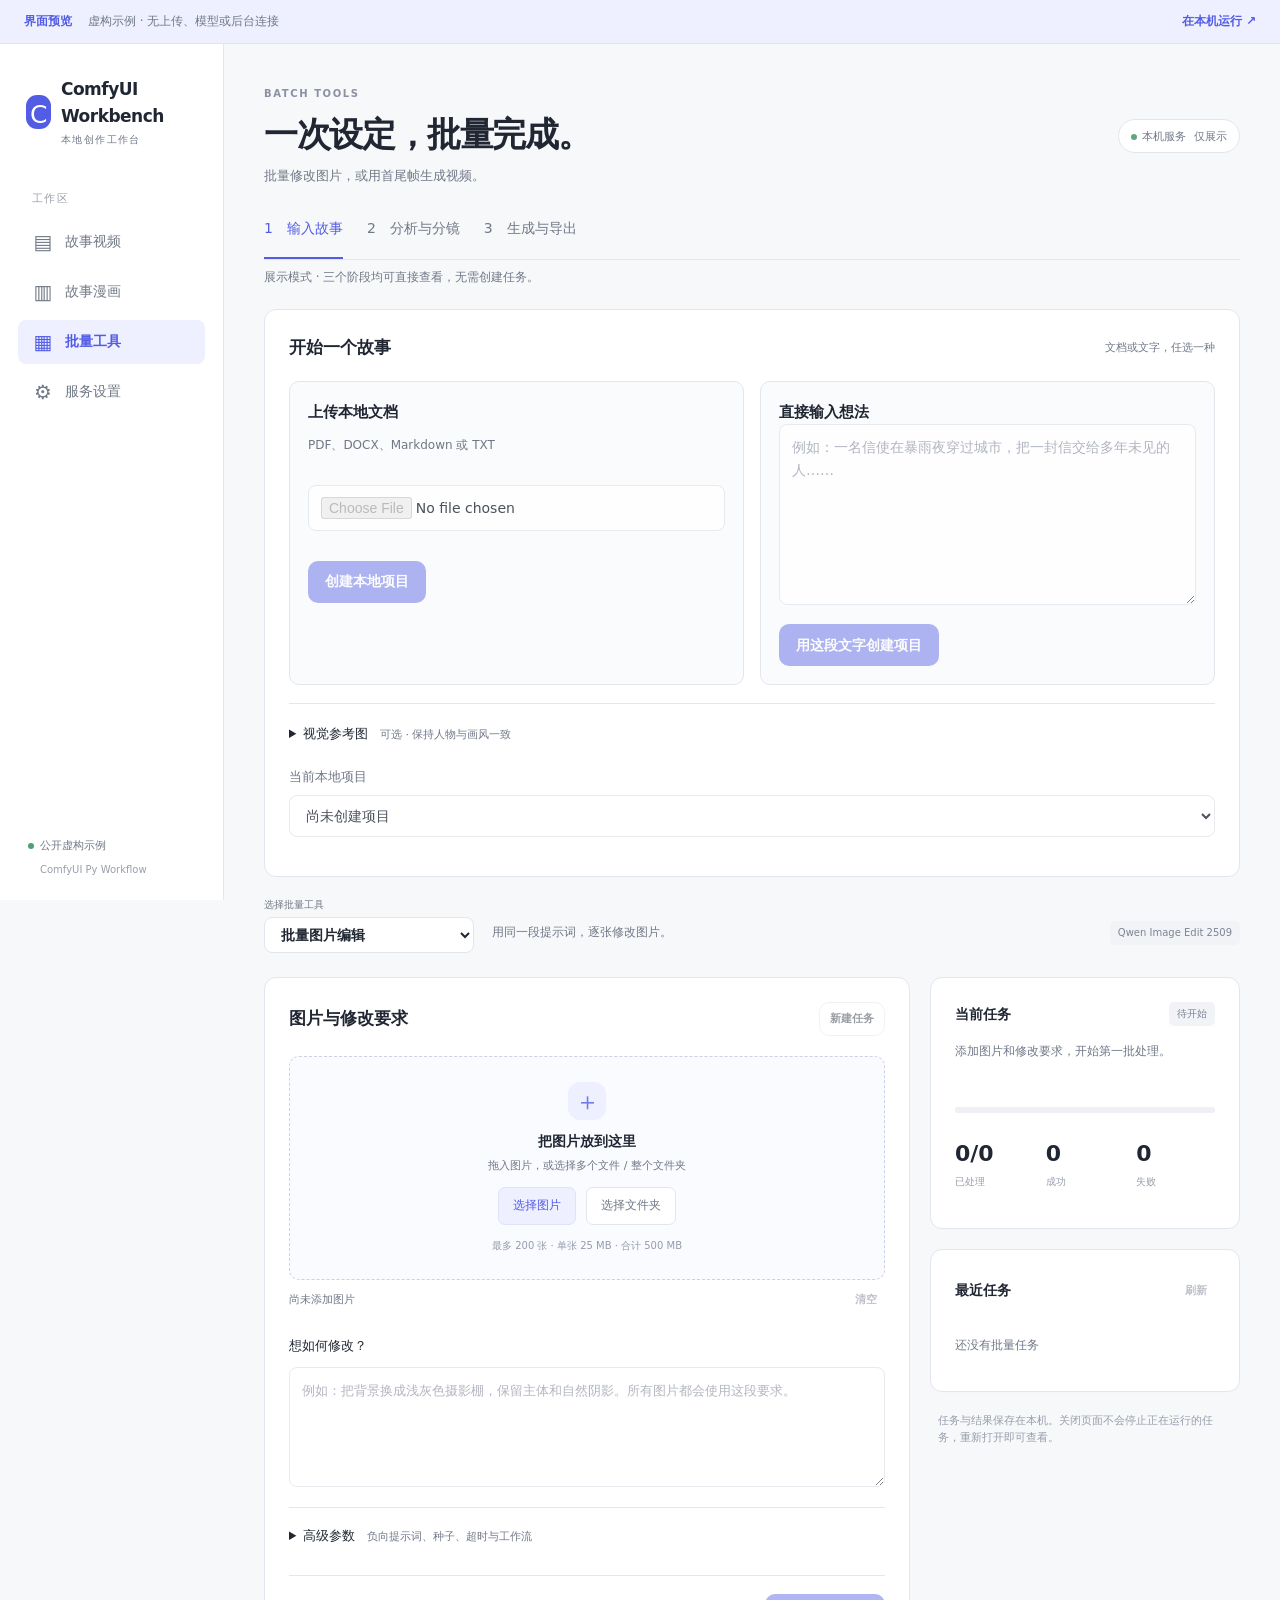
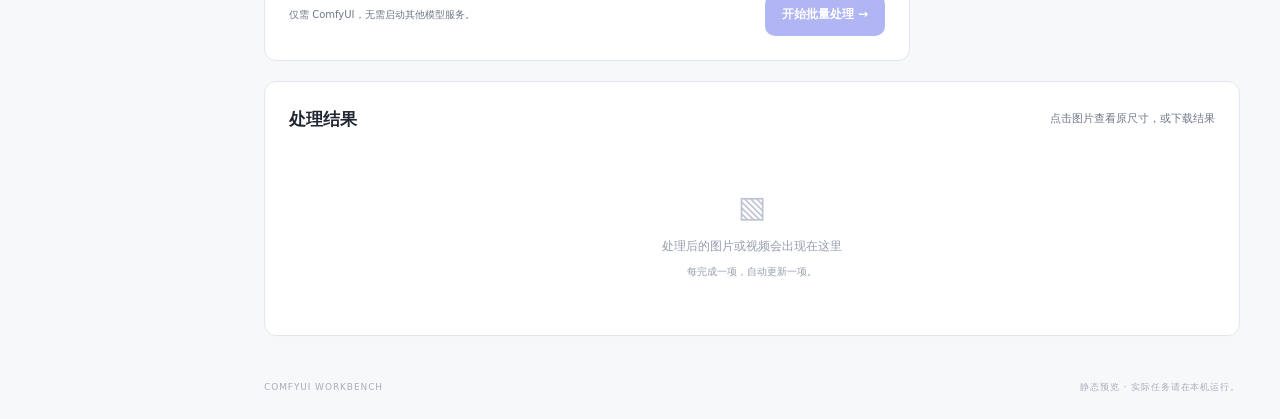
==== commit 1c11f010: "Restore story video and comic workflows in ComfyUI Workbench" ====
--- a/docs/index.html
+++ b/docs/index.html
@@ -5,55 +5,231 @@
   <meta charset="utf-8">
   <meta name="viewport" content="width=device-width, initial-scale=1">
   <title>ComfyUI Workbench</title>
-  <meta name="description" content="ComfyUI Workbench 批量图片与首尾帧视频静态预览。使用虚构文件名，无上传或模型请求。">
+  <meta name="description" content="ComfyUI Workbench 统一工作台预览：故事漫画、故事视频、批量图片编辑与本机服务设置。使用公开示例，无上传或模型请求。">
   <meta http-equiv="Content-Security-Policy" content="default-src 'none'; script-src 'self'; style-src 'self'; img-src 'self' data:; media-src 'self'; connect-src 'none'; form-action 'none'; base-uri 'none'">
   <link rel="stylesheet" href="style.css">
   <link rel="stylesheet" href="preview.css">
 </head>
 <body>
-  <div class="preview-notice"><strong>界面预览</strong><span>虚构配对示例 · 无上传、模型或后台连接</span><a href="https://github.com/marsguo2049/comfyui-py-workflow#quick-start">在本机运行 ↗</a></div>
-  <noscript><p class="no-script">请启用 JavaScript 切换批量工具。真正处理任务请在本机运行项目。</p></noscript>
+  <div class="preview-notice"><strong>界面预览</strong><span>虚构示例 · 无上传、模型或后台连接</span><a href="https://github.com/marsguo2049/comfyui-py-workflow#quick-start">在本机运行 ↗</a></div>
+  <noscript><p class="no-script">请启用 JavaScript 切换工作区。下面展示故事视频界面；真正处理任务请在本机运行项目。</p></noscript>
   <aside class="sidebar">
-    <a class="brand" href="#batch"><span class="brand-mark">C</span><span>ComfyUI Workbench<small>本地批量工作台</small></span></a>
+    <a class="brand" href="#story"><span class="brand-mark">C</span><span>ComfyUI Workbench<small>本地创作工作台</small></span></a>
     <p class="nav-caption">工作区</p>
     <nav aria-label="工作区">
-      <button class="nav-item active" data-view="batch" aria-current="page"><span aria-hidden="true">▦</span>批量工具</button>
-      <button class="nav-item" data-view="settings"><span aria-hidden="true">⚙</span>ComfyUI 设置</button>
+      <button class="nav-item active" data-view="story" aria-current="page"><span aria-hidden="true">▤</span>故事视频</button>
+      <button class="nav-item" data-view="comic"><span aria-hidden="true">▥</span>故事漫画</button>
+      <button class="nav-item" data-view="batch"><span aria-hidden="true">▦</span>批量工具</button>
+      <button class="nav-item" data-view="settings"><span aria-hidden="true">⚙</span>服务设置</button>
     </nav>
     <div class="sidebar-footer"><span class="local-dot"></span>公开虚构示例<small>ComfyUI Py Workflow</small></div>
   </aside>
   <div class="workspace">
-    <header class="topbar">
-      <div>
-        <p class="eyebrow" id="view-eyebrow">BATCH TOOLS</p>
-        <h1 id="view-title">一次设定，批量完成。</h1>
-        <p class="subtitle" id="view-subtitle">批量修改图片，或用首尾帧生成视频。</p>
-      </div>
-      <button class="offline-badge" id="go-settings"><span></span>ComfyUI <span id="service-summary">仅展示</span></button>
-    </header>
-    <main>
-      <div id="view-settings" class="hidden">
-        <section class="panel" id="services-panel">
-          <div class="section-heading"><div><h2>连接 ComfyUI</h2></div><button disabled class="secondary" id="refresh-services">重新检测</button></div>
-          <div class="service-settings">
-            <label>ComfyUI 地址<input disabled id="comfy-url" value="http://127.0.0.1:8188"></label>
+  <header class="topbar">
+    <div>
+      <p class="eyebrow" id="view-eyebrow">STORY TO VIDEO</p>
+      <h1 id="view-title">把故事，变成画面。</h1>
+      <p class="subtitle" id="view-subtitle">从一个想法开始，在本机完成分镜与视频。</p>
+    </div>
+    <button class="offline-badge" id="go-settings"><span></span>本机服务 <span id="service-summary">仅展示</span></button>
+  </header>
+
+  <main>
+    <div id="view-settings" class="hidden">
+    <section class="panel" id="services-panel">
+      <div class="section-heading">
+        <div><h2>连接本机服务</h2></div>
+        <button disabled class="secondary" id="refresh-services">重新检测</button>
+      </div>
+      <div class="service-settings">
+        <label>LM Studio 地址<input disabled id="lm-url" value="http://127.0.0.1:1234/v1"></label>
+        <label>ComfyUI 地址<input disabled id="comfy-url" value="http://127.0.0.1:8188"></label>
+        <label>本地文字模型<select disabled id="lm-model"><option value="">等待检测</option></select></label>
+      </div>
+      <div class="status-grid">
+        <article class="status-card" id="lm-status"><strong>LM Studio</strong><p>尚未检测</p></article>
+        <article class="status-card" id="comfy-status"><strong>ComfyUI</strong><p>尚未检测</p></article>
+        <article class="status-card" id="ocr-status"><strong>离线文档</strong><p>尚未检测</p></article>
+      </div>
+      <p class="hint">推荐顺序：先用 LM Studio 分析并生成分镜，自动卸载文字模型后，再让 ComfyUI 开始生成。</p>
+    </section>
+    </div>
+    <div id="view-story">
+    <div class="workflow-strip" role="tablist" aria-label="故事视频演示阶段"><button id="story-tab-input" type="button" role="tab" data-story-stage="input" aria-controls="story-stage-input" aria-selected="true" tabindex="0" class="active">1　输入故事</button><button id="story-tab-plan" type="button" role="tab" data-story-stage="plan" aria-controls="story-stage-plan" aria-selected="false" tabindex="-1" class="">2　分析与分镜</button><button id="story-tab-output" type="button" role="tab" data-story-stage="output" aria-controls="story-stage-output" aria-selected="false" tabindex="-1" class="">3　生成与导出</button></div><p class="hint preview-stage-hint">展示模式 · 三个阶段均可直接查看，无需创建任务。</p><div id="story-stage-input" role="tabpanel" aria-labelledby="story-tab-input" tabindex="0" class="">
+    <section class="panel">
+      <div class="section-heading"><div><h2>开始一个故事</h2></div><span class="hint">文档或文字，任选一种</span></div>
+      <div class="two-columns">
+        <div class="input-card">
+          <h3>上传本地文档</h3>
+          <p>PDF、DOCX、Markdown 或 TXT</p>
+          <input disabled type="file" id="story-file" accept=".pdf,.docx,.md,.markdown,.txt">
+          <button disabled id="upload-story">创建本地项目</button>
+        </div>
+        <div class="input-card">
+          <h3>直接输入想法</h3>
+          <textarea disabled id="story-text" rows="7" placeholder="例如：一名信使在暴雨夜穿过城市，把一封信交给多年未见的人……"></textarea>
+          <button disabled id="create-text">用这段文字创建项目</button>
+        </div>
+      </div>
+      <details class="reference-details"><summary>视觉参考图 <span class="hint">可选 · 保持人物与画风一致</span></summary>
+      <div class="input-card reference-card">
+        <div>
+          <h3>单张视觉参考图（可选）</h3>
+          <p>支持 PNG、JPG/JPEG 和 WebP。图片只保存在项目目录中；生成新场景时由 Qwen Image Edit 直接读取，用来保持人物、服装、物件或画风。</p>
+          <input disabled type="file" id="reference-image" accept="image/png,image/jpeg,image/webp,.png,.jpg,.jpeg,.webp">
+          <button disabled class="secondary" id="attach-reference">添加或替换当前项目的参考图</button>
+        </div>
+        <div class="reference-preview-shell">
+          <img id="reference-preview" class="hidden" alt="当前参考图">
+          <p id="reference-status" class="hint">尚未选择参考图；不上传时保持原来的纯文字生成方式。</p>
+        </div>
+      </div>
+      </details>
+      <div class="project-picker">
+        <label>当前本地项目<select disabled id="project-select"><option value="">尚未创建项目</option></select></label>
+        <span id="project-path"></span>
+      </div>
+    </section>
+
+    </div><div id="story-stage-plan" role="tabpanel" aria-labelledby="story-tab-plan" tabindex="0" class="hidden"><section class="panel" id="analysis-panel">
+      <div class="section-heading"><div><span class="step">03</span><h2>故事分析与时长建议</h2></div></div>
+      <div id="workflow-error" class="warnings hidden"></div>
+      <div id="analysis-empty" class="empty-state hidden">
+        <p>LM Studio 将在本机读取故事，提取关键事件并推荐三个视频长度；参考图不会发送到云端。</p>
+        <button disabled id="analyze-story">开始本地分析</button>
+      </div>
+      <div id="analysis-result">
+        <div class="analysis-summary">
+          <div><span>标题</span><strong id="analysis-title"></strong></div>
+          <div><span>类型</span><strong id="analysis-genre"></strong></div>
+          <p id="analysis-synopsis"></p>
+          <p class="reason" id="analysis-reason"></p>
+        </div>
+        <div id="duration-options" class="duration-grid"></div>
+        <div class="planning-settings">
+          <label>最终时长（秒）<input disabled id="duration-seconds" type="number" min="15" max="180" step="5"></label>
+          <label>画面比例<select disabled id="aspect-ratio"><option>16:9</option><option>9:16</option><option>1:1</option><option>4:3</option><option>3:4</option><option>21:9</option></select></label>
+          <label>台词策略
+            <select disabled id="dialogue-mode">
+              <option value="auto">由模型判断（推荐）</option>
+              <option value="none">不要台词或旁白</option>
+              <option value="dialogue">需要台词或旁白</option>
+            </select>
+          </label>
+          <label class="wide">补充画风要求<input disabled id="visual-style" placeholder="留空则由本地模型根据故事选择"></label>
+        </div>
+        <div class="button-row">
+          <button disabled class="secondary" id="reanalyze-story">重新分析文档</button>
+          <button disabled id="create-plan">确认时长，生成详细分镜</button>
+        </div>
+      </div>
+    </section>
+
+    <section class="panel" id="plan-panel">
+      <div class="section-heading"><div><span class="step">04</span><h2>确认详细分镜</h2></div></div>
+      <p class="hint">下方是公开虚构故事的分镜摘要。实际运行时，此处显示可审阅和修改的模型专用提示词与完整执行计划。</p>
+      <textarea disabled id="plan-editor" class="code-editor" rows="24" spellcheck="false"></textarea>
+      <div class="button-row">
+        <button disabled class="secondary" id="save-plan">保存并校验修改</button>
+        <button disabled id="start-generation">第二次确认：开始生成</button>
+        <button disabled class="danger hidden" id="cancel-generation">当前步骤后停止</button>
+      </div>
+    </section>
+
+    </div><div id="story-stage-output" role="tabpanel" aria-labelledby="story-tab-output" tabindex="0" class="hidden"><section class="panel" id="progress-panel">
+      <div class="section-heading"><div><span class="step">05</span><h2>生成进度</h2></div></div>
+      <div class="progress-shell"><div id="progress-bar"></div></div>
+      <div class="progress-copy">
+        <strong id="progress-percent">0%</strong>
+        <p id="progress-message">等待开始</p>
+      </div>
+      <div class="metrics" id="progress-metrics"></div>
+      <div id="warnings" class="warnings hidden"></div>
+    </section>
+
+    <section class="panel" id="results-panel">
+      <div class="section-heading">
+        <div><span class="step">06</span><h2>本地结果</h2></div>
+        <button disabled class="secondary" id="open-folder">打开输出文件夹</button>
+      </div>
+      <div id="final-video"><p class="hint">以下是仓库已有的 10 秒单车公开样片，用于演示结果播放与下载；它与上方虚构故事的 30 秒分镜独立，不是该分镜的生成结果。</p>
+      <video controls preload="none" poster="assets/bicycle-frame-0001.png" aria-label="公开单车示例视频"><source src="assets/bicycle-final-10s.mp4" type="video/mp4">浏览器不支持视频播放，请下载 MP4 查看。</video>
+      <p><a class="preview-download" href="assets/bicycle-final-10s.mp4" download>下载公开样片 · MP4 / 10 秒 ↓</a></p></div>
+      <h3>关键帧</h3>
+      <div id="keyframe-gallery" class="gallery"><a href="assets/bicycle-frame-0001.png" target="_blank" rel="noopener"><img loading="lazy" src="assets/bicycle-frame-0001.png" alt="公开单车示例关键帧 1"></a><a href="assets/bicycle-frame-0002.png" target="_blank" rel="noopener"><img loading="lazy" src="assets/bicycle-frame-0002.png" alt="公开单车示例关键帧 2"></a><a href="assets/bicycle-frame-0003.png" target="_blank" rel="noopener"><img loading="lazy" src="assets/bicycle-frame-0003.png" alt="公开单车示例关键帧 3"></a></div>
+      <h3>视频片段</h3>
+      <div id="clip-list" class="clip-list"><p class="hint">本地运行后，此处列出逐段生成的视频。本预览提供上方合成样片供查看。</p></div>
+    </section>
+    </div>
+    </div>
+    <div id="view-comic" class="hidden">
+      <div class="workflow-strip"><span class="active">1　输入故事</span><span>2　审阅分镜</span><span>3　生成与阅读</span></div>
+      <div class="batch-layout">
+        <section class="panel">
+          <div class="section-heading"><div><h2>把故事画成漫画</h2></div><button disabled class="secondary" id="comic-new">新建漫画</button></div>
+          <div id="comic-source-fields">
+            <label>故事内容<textarea disabled id="comic-story" rows="5" maxlength="120000" placeholder="写下人物、事件和结局。模型会把故事拆成独立分格，保持叙事顺序。"></textarea></label>
+            <label class="comic-file-label">或选择故事文档<input disabled id="comic-file" type="file" accept=".txt,.md,.markdown,.docx,.pdf"></label>
+            <p class="hint" id="comic-source-note">选择文档时以文档为准；内容只保存在本机。</p>
+            <details class="advanced"><summary>人物参考图 <span class="hint">可选 · 统一人物与画风</span></summary>
+              <label class="comic-file-label">PNG / JPEG / WebP · 最多 25 MB<input disabled id="comic-reference" type="file" accept=".png,.jpg,.jpeg,.webp"></label>
+              <p class="hint">参考图会居中裁切到选定画幅，请尽量使用相同比例并将主体放在中央。</p>
+              <img id="comic-reference-preview" class="hidden" alt="漫画人物参考图">
+            </details>
           </div>
-          <div class="status-grid">
-            <article class="status-card" id="comfy-status"><strong>ComfyUI</strong><p>预览模式，不检测本机服务。</p></article>
+          <div class="planning-settings comic-options" id="comic-planning-fields">
+            <label>漫画格数<input disabled id="comic-count" type="number" min="2" max="16" value="6"></label>
+            <label>每格画幅<select disabled id="comic-aspect"><option value="3:4">3:4 竖幅</option><option value="1:1">1:1 方形</option><option value="4:3">4:3 横幅</option><option value="16:9">16:9 宽幅</option><option value="9:16">9:16 长竖幅</option></select></label>
+            <label class="comic-wide">画风要求<input disabled id="comic-style" value="清晰漫画线稿，柔和色彩，人物与服装保持一致" maxlength="1000"></label>
+            <label class="checkbox-label comic-wide"><input disabled id="comic-unload" type="checkbox" checked>分镜完成后卸载文字模型，给生图腾出显存</label>
           </div>
-          <p class="hint">Workbench 只连接本机 ComfyUI。更多本地创作工作流请使用独立的 Offline Studio。</p>
+          <div class="run-footer"><p class="hint">分镜使用 LM Studio；生图使用 Z-Image / Qwen。</p><button disabled id="comic-plan">生成漫画分镜 →</button></div>
+          <p class="warnings hidden" id="comic-error" role="alert"></p>
         </section>
-      </div>
-    <div id="view-batch" class="hidden">
-      <div class="tool-strip"><label>选择批量工具<select id="batch-tool"><option value="image-edit">批量图片编辑</option><option value="first-last-video" selected>批量首尾帧视频</option></select></label><p id="batch-tool-description">用同一段提示词，逐张修改图片。</p><span class="tag" id="batch-model">Qwen Image Edit 2509</span></div>
+        <aside class="batch-aside">
+          <section class="panel"><div class="section-heading"><div><h2>当前漫画</h2></div><span class="tag" id="comic-status">待开始</span></div>
+            <p id="comic-message" role="status">输入故事，先生成可审阅的分镜。</p>
+            <progress id="comic-progress" max="100" value="0" aria-label="漫画生成进度"></progress>
+            <p class="hint" id="comic-metrics">尚未生成分格</p>
+            <p class="warnings hidden" id="comic-warnings"></p>
+            <div class="button-row"><button disabled class="danger hidden" id="comic-cancel">当前步骤后停止</button><button disabled class="secondary hidden" id="comic-open">打开漫画文件夹</button></div>
+          </section>
+          <section class="panel"><div class="section-heading"><div><h2>最近漫画</h2></div><button disabled class="text-button" id="comic-refresh">刷新</button></div><div id="comic-history" class="history-list"><p class="hint">还没有漫画项目</p></div></section>
+          <p class="aside-note">先审阅分镜，再生成图片。中断后可以继续；已完成图片会保留在本机。</p>
+        </aside>
+      </div>
+      <section id="comic-plan-panel" class="panel hidden">
+        <div class="section-heading"><div><h2>审阅漫画分镜</h2></div><span id="comic-dirty" class="hint">已保存</span></div>
+        <div id="comic-plan-fields">
+          <label>漫画标题<input disabled id="comic-title" maxlength="120"></label>
+          <details class="advanced"><summary>统一设定 <span class="hint">人物、画风和负向提示词</span></summary><div class="advanced-fields">
+            <label>人物与连续性设定<textarea disabled id="comic-bible" rows="3" maxlength="4000"></textarea></label>
+            <label>统一画风<input disabled id="comic-plan-style" maxlength="1000"></label>
+            <label>负向提示词<textarea disabled id="comic-negative" rows="2" maxlength="2000"></textarea></label>
+          </div></details>
+          <div id="comic-panels" class="comic-plan-grid"></div>
+        </div>
+        <p class="hint">旁白和对白会排在图片下方，不让模型直接绘制中文。修改画面提示词后，该格及后续图片会重新生成；仅修改文字可直接更新阅读页。</p>
+        <div class="button-row"><button disabled class="secondary" id="comic-save">保存分镜修改</button></div>
+        <details class="advanced"><summary>生成参数</summary><div class="planning-settings comic-options"><label>基础种子<input disabled id="comic-seed" type="number" min="0" max="9007199254740975" value="1000"></label><label>单格超时（秒）<input disabled id="comic-timeout" type="number" min="1" max="86400" value="900"></label></div></details>
+        <div class="run-footer"><p class="hint">首次无参考图用 Z-Image，后续用 Qwen 保持连续性。</p><button disabled id="comic-generate">确认分镜，生成漫画 →</button></div>
+      </section>
+      <section class="panel" id="comic-results-panel">
+        <div class="section-heading"><div><h2>漫画阅读与导出</h2></div><div id="comic-exports" class="button-row"></div></div>
+        <p class="hint">全部完成后可下载独立 HTML 阅读页和图片 ZIP；阅读页支持用浏览器打印为 PDF。</p>
+        <div id="comic-results" class="comic-reader"><div class="empty-results">每完成一格，就会出现在这里。</div></div>
+      </section>
+    </div>
+        <div id="view-batch" class="hidden">
+      <div class="tool-strip"><label>选择批量工具<select id="batch-tool"><option value="image-edit">批量图片编辑</option><option value="first-last-video">批量首尾帧视频</option></select></label><p id="batch-tool-description">用同一段提示词，逐张修改图片。</p><span class="tag" id="batch-model">Qwen Image Edit 2509</span></div>
       <div class="batch-layout">
         <section class="panel batch-compose">
           <div class="section-heading"><div><h2 id="batch-compose-title">图片与修改要求</h2></div><button disabled class="secondary" id="batch-new">新建任务</button></div>
           <div id="batch-inputs">
-            <div id="batch-video-inputs">
+            <div id="batch-video-inputs" class="hidden">
               <div class="two-columns">
-                <div class="drop-zone" id="batch-first-drop"><h3>首帧</h3><p>每段视频的开始画面</p><div class="button-row"><label class="file-button">选择图片<input disabled id="batch-first-files" type="file" accept=".png,.jpg,.jpeg,.webp,.bmp,.gif,.tif,.tiff" multiple></label><label class="file-button secondary">选择文件夹<input disabled id="batch-first-folder" type="file" webkitdirectory multiple></label></div><div class="frame-selection-heading"><strong id="batch-first-count">已选择 2 张 · 示例</strong></div><div id="batch-first-selection" class="selection-list frame-selection" aria-live="polite"></div></div>
-                <div class="drop-zone" id="batch-last-drop"><h3>尾帧</h3><p>每段视频的结束画面</p><div class="button-row"><label class="file-button">选择图片<input disabled id="batch-last-files" type="file" accept=".png,.jpg,.jpeg,.webp,.bmp,.gif,.tif,.tiff" multiple></label><label class="file-button secondary">选择文件夹<input disabled id="batch-last-folder" type="file" webkitdirectory multiple></label></div><div class="frame-selection-heading"><strong id="batch-last-count">已选择 2 张 · 示例</strong></div><div id="batch-last-selection" class="selection-list frame-selection" aria-live="polite"></div></div>
+                <div class="drop-zone" id="batch-first-drop"><h3>首帧</h3><p>每段视频的开始画面</p><div class="button-row"><label class="file-button">选择图片<input disabled id="batch-first-files" type="file" accept=".png,.jpg,.jpeg,.webp,.bmp,.gif,.tif,.tiff" multiple></label><label class="file-button secondary">选择文件夹<input disabled id="batch-first-folder" type="file" webkitdirectory multiple></label></div><div class="frame-selection-heading"><strong id="batch-first-count">尚未选择</strong></div><div id="batch-first-selection" class="selection-list frame-selection" aria-live="polite"></div></div>
+                <div class="drop-zone" id="batch-last-drop"><h3>尾帧</h3><p>每段视频的结束画面</p><div class="button-row"><label class="file-button">选择图片<input disabled id="batch-last-files" type="file" accept=".png,.jpg,.jpeg,.webp,.bmp,.gif,.tif,.tiff" multiple></label><label class="file-button secondary">选择文件夹<input disabled id="batch-last-folder" type="file" webkitdirectory multiple></label></div><div class="frame-selection-heading"><strong id="batch-last-count">尚未选择</strong></div><div id="batch-last-selection" class="selection-list frame-selection" aria-live="polite"></div></div>
               </div>
               <p class="hint">首尾帧合计最多 200 张 · 单张 25 MB · 合计 500 MB。仅一侧选一张时，该图自动用于每一段视频。</p>
               <label>配对方式<select disabled id="batch-pairing"><option value="order">自然排序（2 排在 10 前）</option><option value="name">同名匹配（忽略扩展名及大小写）</option></select></label>
@@ -61,13 +237,10 @@
               <div class="two-columns"><label>每段时长（秒）<input disabled id="batch-duration" type="number" min="1" max="30" step="0.1" value="5"></label><label>画面比例<select disabled id="batch-aspect"><option value="1:1 (Square)">1:1 方形</option><option value="16:9 (Widescreen)">16:9 横屏</option><option value="9:16 (Portrait Widescreen)">9:16 竖屏</option></select></label></div>
               <div class="two-columns"><label>分辨率（百万像素）<input disabled id="batch-megapixels" type="number" min="0.1" max="2" step="0.1" value="0.6"></label><label>采样步数<input disabled id="batch-steps" type="number" min="1" max="100" value="4"></label></div>
               <p class="hint">默认使用 4 步加速工作流。画面按所选比例居中裁切；时长与分辨率越大，显存和耗时越高。</p>
-              <p id="batch-duration-hint" class="hint">预计每段 5.17 秒 · 125 帧 / 24 fps · 共 2 段</p>
-              <div id="batch-pair-preview" class="selection-list" aria-live="polite">
-                <div class="selection-row">1. sample-start-01.png → sample-end-01.png</div>
-                <div class="selection-row">2. sample-start-02.png → sample-end-02.png</div>
-              </div>
+              <p id="batch-duration-hint" class="hint"></p>
+              <div id="batch-pair-preview" class="selection-list" aria-live="polite"></div>
             </div>
-            <div id="batch-drop" class="drop-zone hidden">
+            <div id="batch-drop" class="drop-zone">
               <span class="drop-icon" aria-hidden="true">＋</span><h3>把图片放到这里</h3><p>拖入图片，或选择多个文件 / 整个文件夹</p>
               <div class="button-row"><label class="file-button">选择图片<input disabled id="batch-files" type="file" accept=".png,.jpg,.jpeg,.webp,.bmp,.gif,.tif,.tiff" multiple></label><label class="file-button secondary">选择文件夹<input disabled id="batch-folder" type="file" webkitdirectory multiple></label></div>
               <small>最多 200 张 · 单张 25 MB · 合计 500 MB</small>
@@ -100,10 +273,11 @@
       <section class="panel"><div class="section-heading"><div><h2>处理结果</h2></div><span class="hint">点击图片查看原尺寸，或下载结果</span></div><div id="batch-results" class="batch-results"><div class="empty-results"><span aria-hidden="true">▧</span><p>处理后的图片或视频会出现在这里</p><small>每完成一项，自动更新一项。</small></div></div></section>
     </div>
 
-    </main>
-    <footer class="page-footer">COMFYUI WORKBENCH <span>静态预览 · 实际任务请在本机运行。</span></footer>
+  </main>
+  <footer class="page-footer">COMFYUI WORKBENCH <span>静态预览 · 实际任务请在本机运行。</span></footer>
   </div>
+
   <div id="toast" role="status"></div>
-  <script src="preview.js"></script>
+    <script src="preview.js"></script>
 </body>
 </html>
